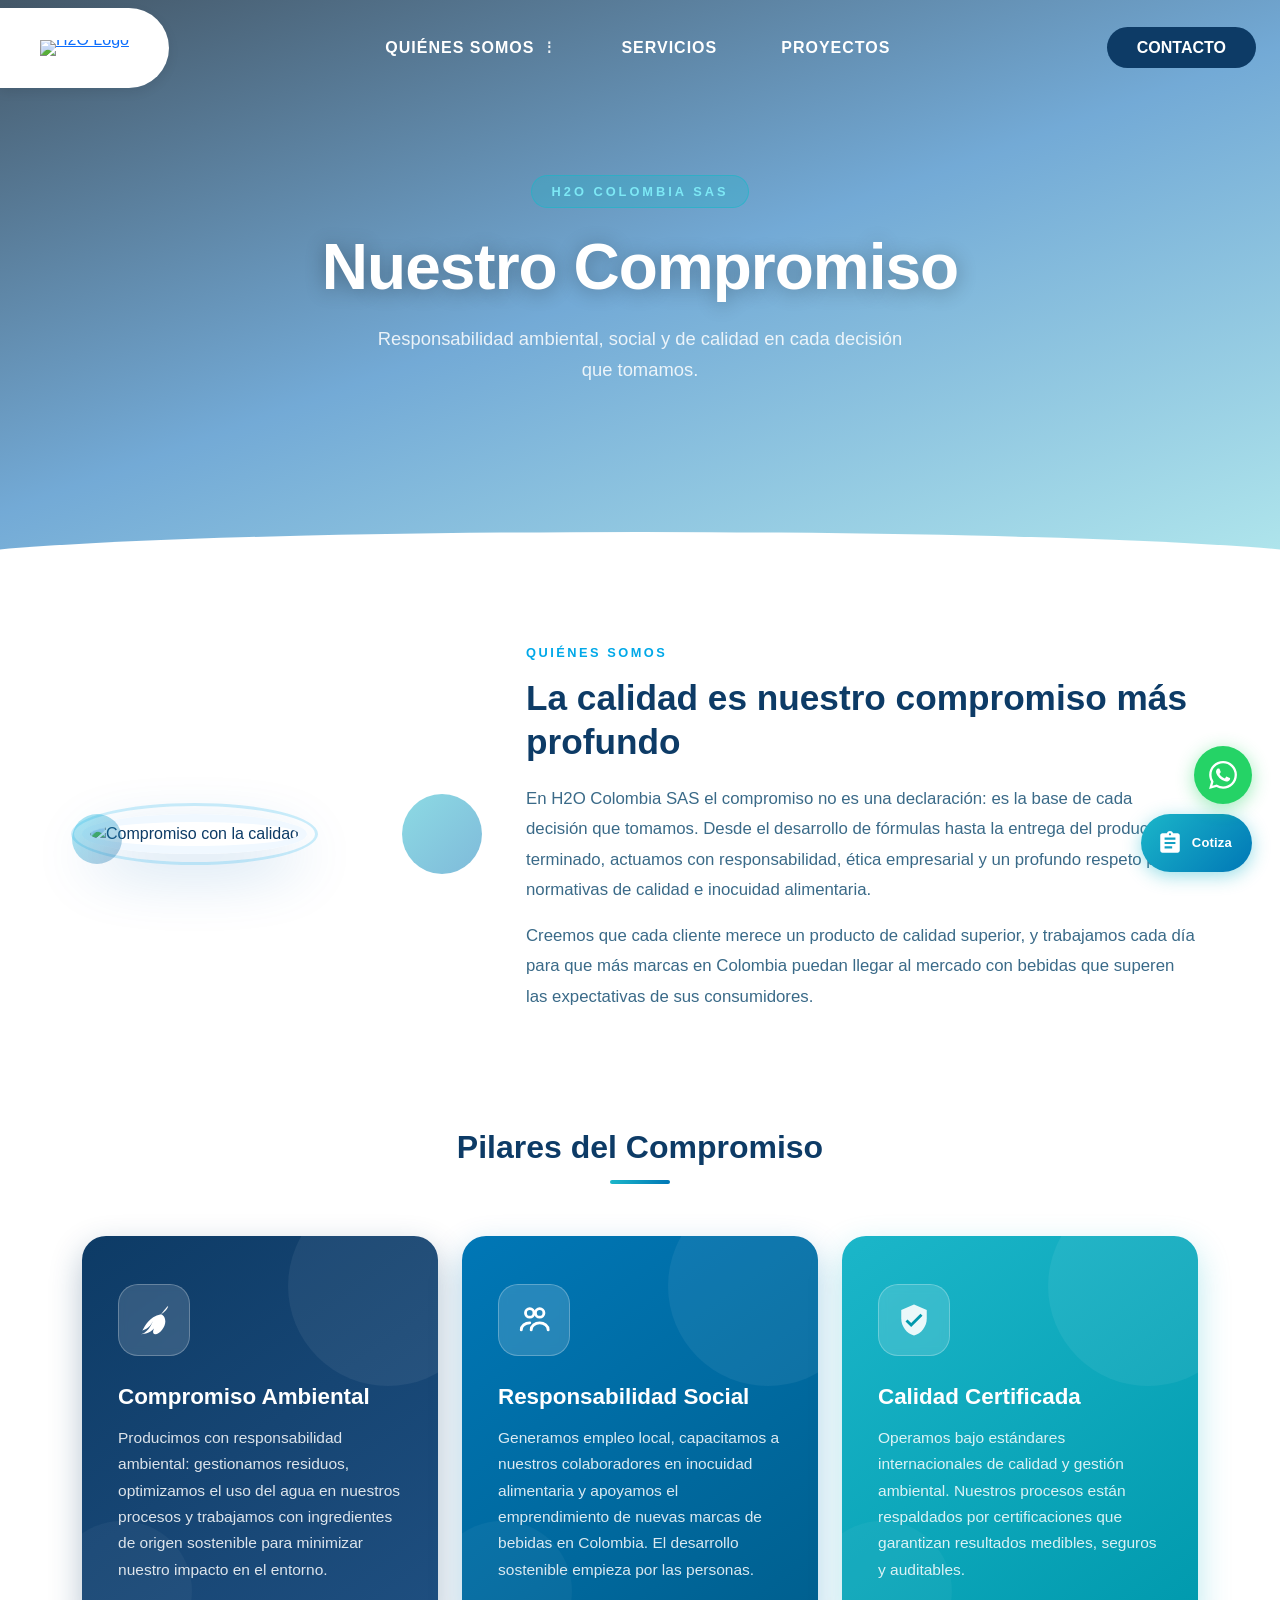
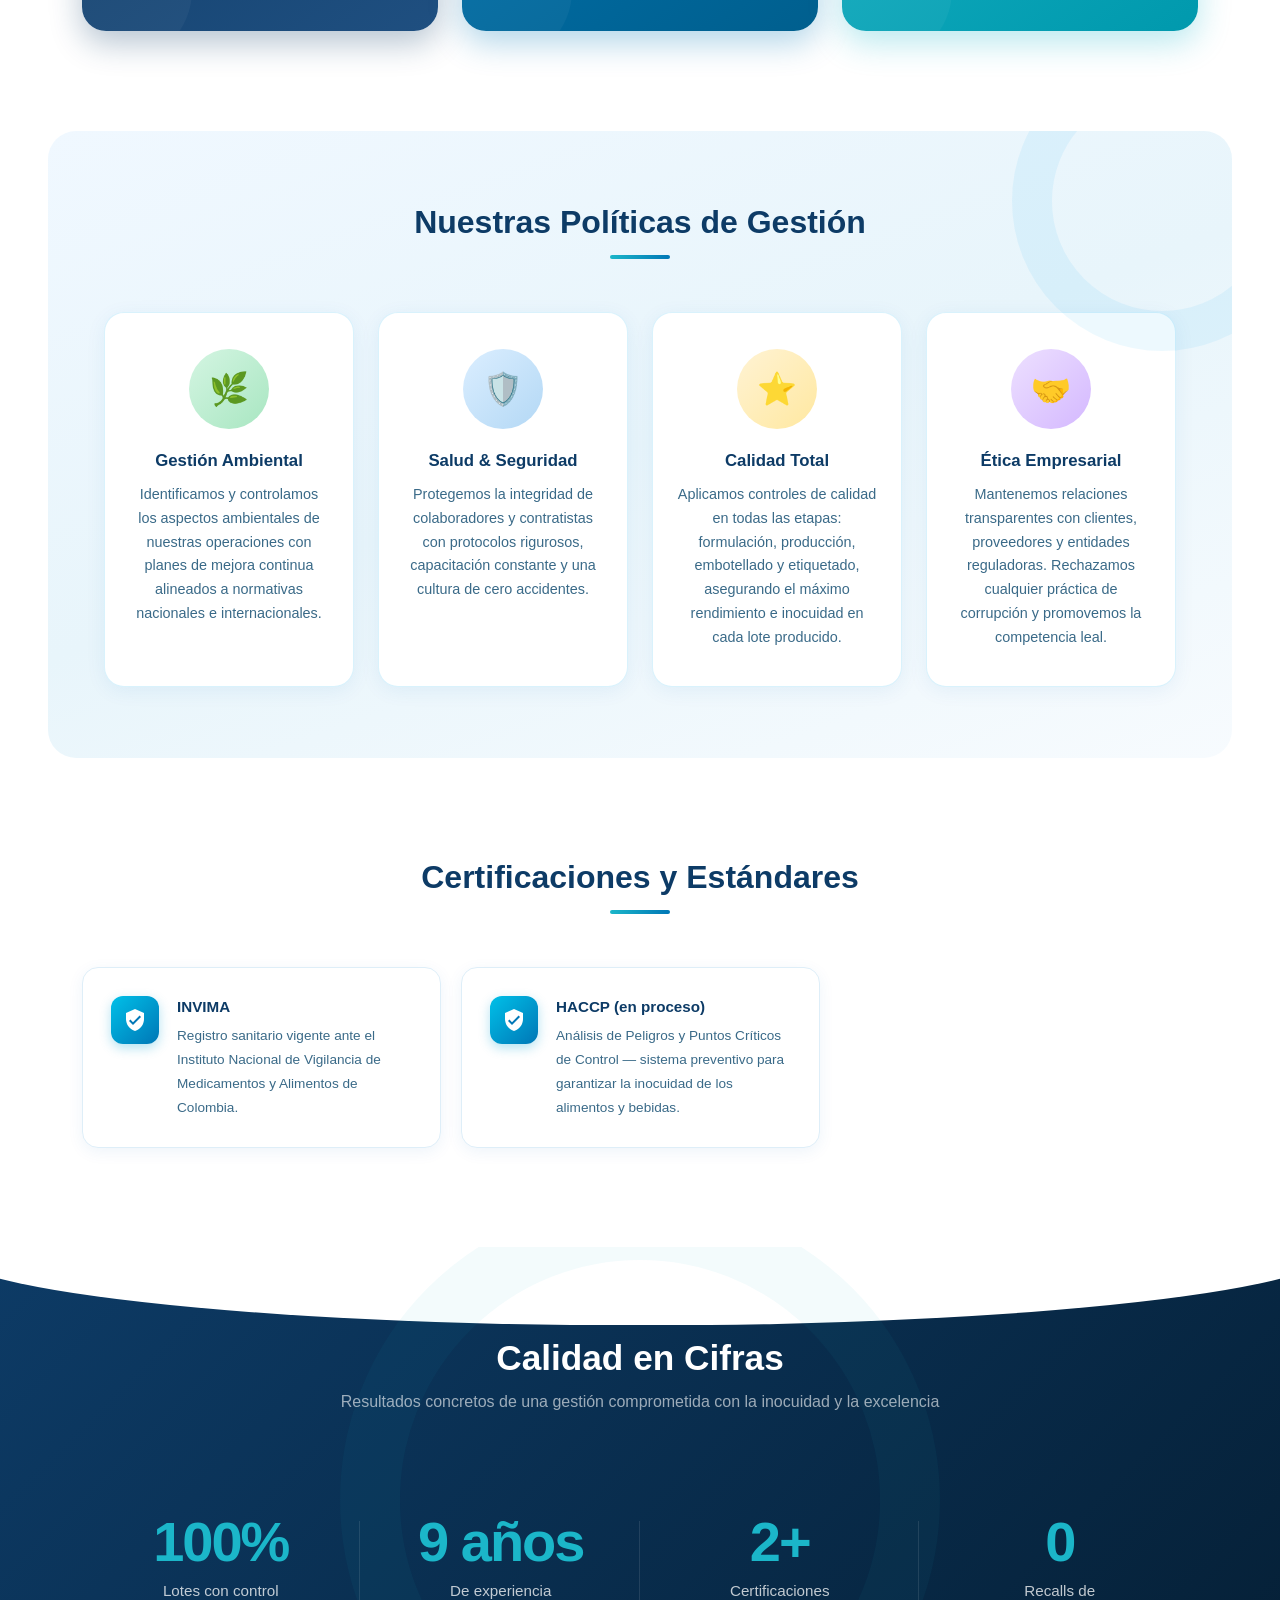
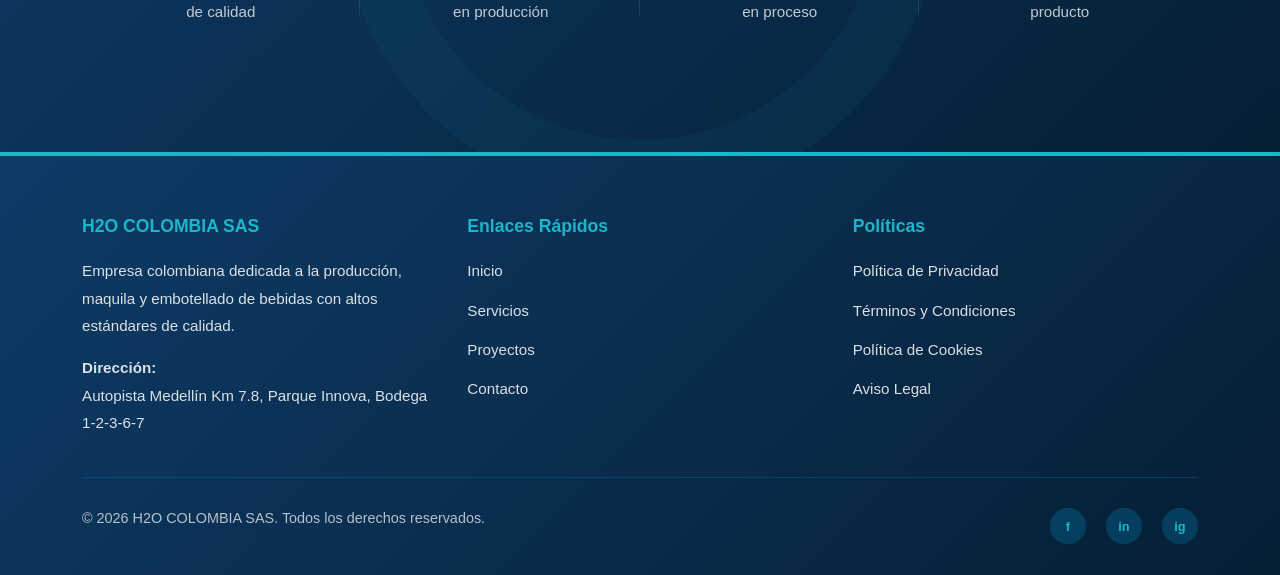
==== compromiso/index.html @ ef4fa3f8 "NuevoFormulario" ====
<!DOCTYPE html>
<html lang="es">
<head>
  <meta charset="UTF-8">
  <meta name="viewport" content="width=device-width, initial-scale=1.0">
  <title>Compromiso - H2O COLOMBIA SAS</title>
  <link href="https://cdn.jsdelivr.net/npm/bootstrap@5.3.2/dist/css/bootstrap.min.css" rel="stylesheet">
  <link rel="icon" type="image/png" href="https://res.cloudinary.com/daib0eknj/image/upload/q_auto/f_auto/v1770840245/Logo_H2O_st7uih.png">
  <link rel="stylesheet" href="/css/style.css">
  <link rel="stylesheet" href="/compromiso/index.css">
</head>
<body>

  <!-- NAVBAR -->
  <nav class="navbar navbar-expand-lg custom-navbar fixed-top">
    <div class="container-fluid px-0">
      <div class="logo-container">
        <a href="/" style="line-height:0;display:block;"><img src="https://res.cloudinary.com/daib0eknj/image/upload/v1770840245/Logo_H2O_st7uih.png" alt="H2O Logo"></a>
      </div>
      <button class="navbar-toggler me-3" type="button" data-bs-toggle="collapse" data-bs-target="#menu">
        <span class="navbar-toggler-icon"></span>
      </button>
      <div class="collapse navbar-collapse justify-content-center" id="menu">
        <ul class="navbar-nav gap-lg-5 text-center">
          <li class="nav-item dropdown-custom">
            <button class="nav-link qs-btn" type="button" aria-expanded="false" aria-haspopup="true">
              QUIÉNES SOMOS <span class="dots">⋮</span>
            </button>
            <div class="qs-menu" role="menu" aria-label="Quiénes somos">
              <a class="qs-item" href="/marco-estrategico/">Marco estratégico</a>
              <a class="qs-item" href="/nuestra-trayectoria/">Nuestra trayectoria</a>
              <a class="qs-item active" href="/compromiso/">Compromiso</a>
            </div>
          </li>
          <li class="nav-item"><a class="nav-link" href="/servicios/">SERVICIOS</a></li>
          <li class="nav-item"><a class="nav-link" href="/proyectos/">PROYECTOS</a></li>
        </ul>
      </div>
      <div class="contact-btn d-none d-lg-block me-4">
        <a href="/contacto/" class="btn-contact">CONTACTO</a>
      </div>
    </div>
  </nav>

<main>

  <!-- ── HERO — texto centrado sobre imagen ── -->
  <section class="page-hero" style="background-image: url('https://images.pexels.com/photos/28806603/pexels-photo-28806603.jpeg?auto=compress&cs=tinysrgb&w=2000');">
    <div class="hero-content">
      <span class="hero-eyebrow">H2O Colombia SAS</span>
      <h1 class="hero-title">Nuestro Compromiso</h1>
      <p class="hero-subtitle">Responsabilidad ambiental, social y de calidad en cada decisión que tomamos.</p>
    </div>
  </section>

  <section class="page-content">
    <div class="container">

      <!-- ── INTRO — imagen circular + texto ── -->
      <div class="intro-split">
        <div class="intro-image-wrap">
          <img src="https://res.cloudinary.com/daib0eknj/image/upload/v1778704934/WhatsApp_Image_2026-05-13_at_2.56.05_PM_hliyvd.jpg" alt="Compromiso con la calidad">
        </div>
        <div class="intro-text">
          <span class="eyebrow">Quiénes somos</span>
          <h2>La calidad es nuestro compromiso más profundo</h2>
          <p>En H2O Colombia SAS el compromiso no es una declaración: es la base de cada decisión que tomamos. Desde el desarrollo de fórmulas hasta la entrega del producto terminado, actuamos con responsabilidad, ética empresarial y un profundo respeto por las normativas de calidad e inocuidad alimentaria.</p>
          <p>Creemos que cada cliente merece un producto de calidad superior, y trabajamos cada día para que más marcas en Colombia puedan llegar al mercado con bebidas que superen las expectativas de sus consumidores.</p>
        </div>
      </div>

      <!-- ── PILARES DEL COMPROMISO ── -->
      <div class="pilares-section">
        <div class="section-header">
          <h2>Pilares del Compromiso</h2>
        </div>
        <div class="pilares-grid">

          <div class="pilar-card pilar-card--1">
            <div class="pilar-icon">
              <svg width="34" height="34" viewBox="0 0 24 24" fill="none">
                <path d="M17 8C8 10 5.9 16.17 3.82 19.34C3.82 19.34 9 18 11 13C11 13 9 20 3 22C3 22 9 22 12 18C12 18 10 22 13 22C16 22 20 17 20 13C20 13 20 9 17 8Z" fill="white"/>
                <path d="M17 8C17 8 22 5 22 2C22 2 19 5 17 8Z" fill="white"/>
              </svg>
            </div>
            <h3>Compromiso Ambiental</h3>
            <p>Producimos con responsabilidad ambiental: gestionamos residuos, optimizamos el uso del agua en nuestros procesos y trabajamos con ingredientes de origen sostenible para minimizar nuestro impacto en el entorno.</p>
          </div>

          <div class="pilar-card pilar-card--2">
            <div class="pilar-icon">
              <svg width="34" height="34" viewBox="0 0 24 24" fill="none">
                <circle cx="9" cy="7" r="3" stroke="white" stroke-width="2" fill="none"/>
                <circle cx="16" cy="7" r="3" stroke="white" stroke-width="2" fill="none"/>
                <path d="M3 19C3 16.24 5.69 14 9 14" stroke="white" stroke-width="2" stroke-linecap="round"/>
                <path d="M10 19C10 16.24 12.69 14 16 14C19.31 14 22 16.24 22 19" stroke="white" stroke-width="2" stroke-linecap="round"/>
              </svg>
            </div>
            <h3>Responsabilidad Social</h3>
            <p>Generamos empleo local, capacitamos a nuestros colaboradores en inocuidad alimentaria y apoyamos el emprendimiento de nuevas marcas de bebidas en Colombia. El desarrollo sostenible empieza por las personas.</p>
          </div>

          <div class="pilar-card pilar-card--3">
            <div class="pilar-icon">
              <svg width="34" height="34" viewBox="0 0 24 24" fill="none">
                <path d="M12 1L3 5V11C3 16.55 6.84 21.74 12 23C17.16 21.74 21 16.55 21 11V5L12 1Z" fill="rgba(255,255,255,0.9)"/>
                <path d="M10 17L6 13L7.41 11.59L10 14.17L16.59 7.58L18 9L10 17Z" fill="#0099ad"/>
              </svg>
            </div>
            <h3>Calidad Certificada</h3>
            <p>Operamos bajo estándares internacionales de calidad y gestión ambiental. Nuestros procesos están respaldados por certificaciones que garantizan resultados medibles, seguros y auditables.</p>
          </div>

        </div>
      </div>

    </div><!-- /container -->

    <!-- ── POLÍTICAS DE GESTIÓN — fondo suave full-section ── -->
    <div class="container-fluid px-4 px-lg-5">
      <div class="politicas-section">
        <div class="section-header">
          <h2>Nuestras Políticas de Gestión</h2>
        </div>
        <div class="politicas-grid">

          <div class="politica-card">
            <div class="politica-icon politica-icon--green">🌿</div>
            <h4>Gestión Ambiental</h4>
            <p>Identificamos y controlamos los aspectos ambientales de nuestras operaciones con planes de mejora continua alineados a normativas nacionales e internacionales.</p>
          </div>

          <div class="politica-card">
            <div class="politica-icon politica-icon--blue">🛡️</div>
            <h4>Salud &amp; Seguridad</h4>
            <p>Protegemos la integridad de colaboradores y contratistas con protocolos rigurosos, capacitación constante y una cultura de cero accidentes.</p>
          </div>

          <div class="politica-card">
            <div class="politica-icon politica-icon--yellow">⭐</div>
            <h4>Calidad Total</h4>
            <p>Aplicamos controles de calidad en todas las etapas: formulación, producción, embotellado y etiquetado, asegurando el máximo rendimiento e inocuidad en cada lote producido.</p>
          </div>

          <div class="politica-card">
            <div class="politica-icon politica-icon--purple">🤝</div>
            <h4>Ética Empresarial</h4>
            <p>Mantenemos relaciones transparentes con clientes, proveedores y entidades reguladoras. Rechazamos cualquier práctica de corrupción y promovemos la competencia leal.</p>
          </div>

        </div>
      </div>
    </div>

    <div class="container">

      <!-- ── CERTIFICACIONES — badge grid ── -->
      <div class="certs-section">
        <div class="section-header">
          <h2>Certificaciones y Estándares</h2>
        </div>
        <div class="certs-grid">
          <div class="cert-badge">
            <div class="cert-badge-icon">
              <svg width="24" height="24" viewBox="0 0 24 24" fill="none">
                <path d="M12 1L3 5V11C3 16.55 6.84 21.74 12 23C17.16 21.74 21 16.55 21 11V5L12 1Z" fill="white"/>
                <path d="M10 17L6 13L7.41 11.59L10 14.17L16.59 7.58L18 9L10 17Z" fill="#0077b6"/>
              </svg>
            </div>
            <div class="cert-badge-text">
              <strong>INVIMA</strong>
              <span>Registro sanitario vigente ante el Instituto Nacional de Vigilancia de Medicamentos y Alimentos de Colombia.</span>
            </div>
          </div>
          <div class="cert-badge">
            <div class="cert-badge-icon">
              <svg width="24" height="24" viewBox="0 0 24 24" fill="none">
                <path d="M12 1L3 5V11C3 16.55 6.84 21.74 12 23C17.16 21.74 21 16.55 21 11V5L12 1Z" fill="white"/>
                <path d="M10 17L6 13L7.41 11.59L10 14.17L16.59 7.58L18 9L10 17Z" fill="#0077b6"/>
              </svg>
            </div>
            <div class="cert-badge-text">
              <strong>HACCP (en proceso)</strong>
              <span>Análisis de Peligros y Puntos Críticos de Control — sistema preventivo para garantizar la inocuidad de los alimentos y bebidas.</span>
            </div>
          </div>

        </div>
      </div>

    </div><!-- /container -->
  </section><!-- /page-content -->

  <!-- ── ESTADÍSTICAS — band oscuro full-width ── -->
  <section class="stats-band">
    <div class="container stats-band-inner">
      <div class="stats-band-header">
        <h2>Calidad en Cifras</h2>
        <p>Resultados concretos de una gestión comprometida con la inocuidad y la excelencia</p>
      </div>
      <div class="stats-grid">
        <div class="stat-item">
          <h4>100%</h4>
          <p>Lotes con control<br>de calidad</p>
        </div>
        <div class="stat-item">
          <h4>9 años</h4>
          <p>De experiencia<br>en producción</p>
        </div>
        <div class="stat-item">
          <h4>2+</h4>
          <p>Certificaciones<br>en proceso</p>
        </div>
        <div class="stat-item">
          <h4>0</h4>
          <p>Recalls de<br>producto</p>
        </div>
      </div>
    </div>
  </section>

</main>

<!-- Footer -->
<footer class="footer">
  <div class="container">
    <div class="footer-content">
      <div class="footer-section">
        <h4>H2O COLOMBIA SAS</h4>
        <p>Empresa colombiana dedicada a la producción, maquila y embotellado de bebidas con altos estándares de calidad.</p>
        <p style="margin-top: 15px;">
          <strong>Dirección:</strong><br>
          Autopista Medellín Km 7.8, Parque Innova, Bodega 1-2-3-6-7
        </p>
      </div>
      <div class="footer-section">
        <h4>Enlaces Rápidos</h4>
        <ul class="footer-links">
          <li><a href="/">Inicio</a></li>
          <li><a href="/servicios/">Servicios</a></li>
          <li><a href="/proyectos/">Proyectos</a></li>
          <li><a href="/contacto/">Contacto</a></li>
        </ul>
      </div>
      <div class="footer-section">
        <h4>Políticas</h4>
        <ul class="footer-links">
          <li><a href="#">Política de Privacidad</a></li>
          <li><a href="#">Términos y Condiciones</a></li>
          <li><a href="#">Política de Cookies</a></li>
          <li><a href="#">Aviso Legal</a></li>
        </ul>
      </div>
    </div>
    <div class="footer-bottom">
      <p class="footer-copyright">© 2026 H2O COLOMBIA SAS. Todos los derechos reservados.</p>
      <div class="footer-social">
        <a href="#" class="social-icon" title="Facebook">f</a>
        <a href="#" class="social-icon" title="LinkedIn">in</a>
        <a href="#" class="social-icon" title="Instagram">ig</a>
      </div>
    </div>
  </div>
</footer>

<script src="https://cdn.jsdelivr.net/npm/bootstrap@5.3.2/dist/js/bootstrap.bundle.min.js"></script>
<script src="/js/scripts.js"></script>
<script>
  window.addEventListener('scroll', function () {
    document.querySelector('.custom-navbar').classList.toggle('scrolled', window.scrollY > 50);
  });
</script>

<!-- Formulario Flotante -->
<a href="https://forms.gle/SutLKqaN5r3mt473A" class="form-float" target="_blank" rel="noopener noreferrer" title="Formulario de Requisición de Fabricación">
  <svg xmlns="http://www.w3.org/2000/svg" viewBox="0 0 24 24" fill="white" width="26" height="26">
    <path d="M19 3h-4.18C14.4 1.84 13.3 1 12 1s-2.4.84-2.82 2H5c-1.1 0-2 .9-2 2v14c0 1.1.9 2 2 2h14c1.1 0 2-.9 2-2V5c0-1.1-.9-2-2-2zm-7 0c.55 0 1 .45 1 1s-.45 1-1 1-1-.45-1-1 .45-1 1-1zm2 14H7v-2h7v2zm3-4H7v-2h10v2zm0-4H7V7h10v2z"/>
  </svg>
  <span class="form-float-text">Cotiza</span>
</a>

<!-- WhatsApp Flotante -->
<a href="https://wa.me/573232251350" class="whatsapp-float" target="_blank" rel="noopener noreferrer" title="Escríbenos por WhatsApp">
  <svg xmlns="http://www.w3.org/2000/svg" viewBox="0 0 24 24" fill="white" width="28" height="28">
    <path d="M17.472 14.382c-.297-.149-1.758-.867-2.03-.967-.273-.099-.471-.148-.67.15-.197.297-.767.966-.94 1.164-.173.199-.347.223-.644.075-.297-.15-1.255-.463-2.39-1.475-.883-.788-1.48-1.761-1.653-2.059-.173-.297-.018-.458.13-.606.134-.133.298-.347.446-.52.149-.174.198-.298.298-.497.099-.198.05-.371-.025-.52-.075-.149-.669-1.612-.916-2.207-.242-.579-.487-.5-.669-.51-.173-.008-.371-.01-.57-.01-.198 0-.52.074-.792.372-.272.297-1.04 1.016-1.04 2.479 0 1.462 1.065 2.875 1.213 3.074.149.198 2.096 3.2 5.077 4.487.709.306 1.262.489 1.694.625.712.227 1.36.195 1.871.118.571-.085 1.758-.719 2.006-1.413.248-.694.248-1.289.173-1.413-.074-.124-.272-.198-.57-.347m-5.421 7.403h-.004a9.87 9.87 0 01-5.031-1.378l-.361-.214-3.741.982.998-3.648-.235-.374a9.86 9.86 0 01-1.51-5.26c.001-5.45 4.436-9.884 9.888-9.884 2.64 0 5.122 1.03 6.988 2.898a9.825 9.825 0 012.893 6.994c-.003 5.45-4.437 9.884-9.885 9.884m8.413-18.297A11.815 11.815 0 0012.05 0C5.495 0 .16 5.335.157 11.892c0 2.096.547 4.142 1.588 5.945L.057 24l6.305-1.654a11.882 11.882 0 005.683 1.448h.005c6.554 0 11.89-5.335 11.893-11.893a11.821 11.821 0 00-3.48-8.413Z"/>
  </svg>
</a>

</body>
</html>
---- css/style.css ----
/* ============================= */
/* 🎨 VARIABLES DE MARCA */
/* ============================= */
:root {
    --primary: #1BB6C9;      /* Turquesa H2O */
    --primary-dark: #0077B6; /* Hover turquesa */
    --secondary: #0D3B66;    /* Azul corporativo */
    --light-bg: #F4F7F9;     /* Fondo claro */
    --white: #FFFFFF;
}


/* ============================= */
/* GENERAL */
/* ============================= */
body {
    margin: 0;
    font-family: 'Inter', sans-serif;
    background-color: var(--white);
    color: var(--secondary);
}

h1, h2, h3, .nav-link, .qs-btn {
    font-family: 'Poppins', sans-serif;
}

/* ============================= */
/* NAVBAR */
/* ============================= */
.custom-navbar {
    background: transparent;
    transition: 0.4s ease;
}

.custom-navbar.scrolled {
    background: rgba(13, 59, 102, 0.95); /* Azul corporativo */
}

.navbar-toggler {
    border-color: rgba(255, 255, 255, 0.8);
}

.navbar-toggler-icon {
    background-image: url("data:image/svg+xml;charset=utf8,%3Csvg viewBox='0 0 30 30' xmlns='http://www.w3.org/2000/svg'%3E%3Cpath stroke='rgba(255,255,255,1)' stroke-width='2' stroke-linecap='round' stroke-miterlimit='10' d='M4 7h22M4 15h22M4 23h22'/%3E%3C/svg%3E");
}

@media (max-width: 991.98px) {
    /* Fondo solo cuando el menú está abierto */
    .custom-navbar:has(.navbar-collapse.show) {
        background: rgba(13, 59, 102, 0.95);
    }

    /* Contenido del menú desplegable siempre oscuro al mostrarse */
    .navbar-collapse.show {
        background: rgba(13, 59, 102, 0.95);
    }

    /* Links equitativos en móvil */
    .nav-link,
    .qs-btn {
        font-size: 0.82rem !important;
        letter-spacing: 0.5px;
        padding: 0.6rem 1rem !important;
        height: auto;
        line-height: 1.5;
        text-align: center;
        justify-content: center;
    }

    .qs-item {
        font-size: 0.82rem;
        padding: 10px 18px;
    }
}

/* ============================= */
/* LOGO cápsula */
/* ============================= */
.logo-container {
    background: var(--white);
    padding: 12px 40px;
    border-radius: 0 70px 70px 0;
    display: flex;
    align-items: center;
    height: 80px;
    box-shadow: 0 4px 12px rgba(0,0,0,0.08);
}

.logo-container img {
    height: 50px;
}

/* ============================= */
/* LINKS */
/* ============================= */
.nav-link {
    color: var(--white) !important;
    font-weight: 600;
    letter-spacing: 1px;
    transition: 0.3s;
    position: relative;
}

/* Línea animada debajo */
.nav-link::after {
    content: "";
    position: absolute;
    width: 0%;
    height: 2px;
    left: 0;
    bottom: -5px;
    background-color: var(--primary);
    transition: 0.3s;
}

.nav-link:hover::after {
    width: 100%;
}

.nav-link:hover {
    color: var(--primary) !important;
}

/* ============================= */
/* QUIÉNES SOMOS - Dropdown */
/* ============================= */
.dropdown-custom {
    position: relative;
}

.qs-btn {
    background: transparent;
    border: none;
    color: var(--white);
    font-weight: 600;
    letter-spacing: 1px;
    cursor: pointer;
    padding: 0.25rem 0.5rem;
    display: inline-flex;
    align-items: center;
    gap: 0.5rem;
    /* Ajuste para igualar altura y padding de .nav-link */
    padding: 0.5rem 1rem;
    height: 40px;
    font-size: 1rem;
    line-height: 1.5;
    vertical-align: middle;
}

.qs-btn:focus {
    outline: none;
}

.dots {
    font-size: 0.9rem;
    opacity: 0.9;
}

.qs-menu {
    position: absolute;
    top: calc(100% + 10px);
    left: 0;
    min-width: 220px;
    background: linear-gradient(180deg,var(--primary),var(--primary-dark));
    border-radius: 12px;
    padding: 12px 0;
    box-shadow: 0 6px 18px rgba(0,0,0,0.25);
    display: none;
    z-index: 1200;
}

.qs-menu.show {
    display: block;
}

.qs-item {
    display: block;
    color: var(--white);
    padding: 12px 22px;
    text-decoration: none;
    font-weight: 600;
}



.qs-item + .qs-item {
    border-top: 1px solid rgba(255,255,255,0.08);
}

.qs-item:hover {
    background: rgba(0,0,0,0.15);
}

.qs-item:active, 
.qs-item.active {
    background: var(--secondary);
    border-radius: 8px;
}

/* ============================= */
/* BOTÓN CONTACTO */
/* ============================= */
.btn-contact {
    background-color: var(--secondary);
    color: var(--white);
    padding: 12px 30px;
    font-weight: 600;
    text-decoration: none;
    border-radius: 30px;
    transition: background-color 0.3s, transform 0.3s ease, box-shadow 0.3s ease;
    position: relative;
    overflow: hidden;
}

.btn-contact:hover {
    background-color: var(--primary);
    color: var(--white);
    transform: translateY(-3px);
    box-shadow: 0 10px 26px rgba(27, 182, 201, 0.35);
}

/* ============================= */
/* HERO */
/* ============================= */
.hero-section {
    position: relative;
    height: 100vh;
    background-color: #000;
    overflow: hidden;
}

.carousel,
.carousel-inner,
.carousel-item {
    height: 100vh;
}

.hero-img {
    height: 100vh;
    object-fit: cover;
    display: block;
    filter: brightness(0.65);
}

/* Caption por slide */
.hero-caption {
    position: absolute;
    bottom: 0;
    left: 0;
    width: 100%;
    padding: 60px 6% 60px;
    background: linear-gradient(to top, rgba(5,20,40,0.80) 0%, rgba(5,20,40,0.30) 70%, transparent 100%);
    z-index: 5;
    color: #fff;
}

.hero-caption .hero-tag {
    display: inline-block;
    background: var(--primary);
    color: #fff;
    font-size: 0.72rem;
    font-weight: 700;
    letter-spacing: 2px;
    text-transform: uppercase;
    padding: 4px 14px;
    border-radius: 20px;
    margin-bottom: 14px;
}

.hero-caption h1 {
    font-size: 2.2rem;
    font-weight: 700;
    line-height: 1.2;
    max-width: 560px;
    margin-bottom: 12px;
    text-shadow: 0 2px 8px rgba(0,0,0,0.3);
}

.hero-caption p {
    font-size: 1rem;
    max-width: 460px;
    opacity: 0.9;
    margin-bottom: 22px;
    line-height: 1.6;
}

/* ============================= */
/* FOOTER */
/* ============================= */
.footer {
    background: linear-gradient(135deg, #0d3b66 0%, #051f35 100%);
    color: white;
    padding: 60px 0 30px;
    border-top: 4px solid var(--primary);
}

.footer-content {
    display: grid;
    grid-template-columns: repeat(3, 1fr);
    gap: 40px;
    margin-bottom: 40px;
}

.footer-section h4 {
    color: var(--primary);
    font-size: 1.1rem;
    margin-bottom: 20px;
    font-weight: 700;
}

.footer-section p,
.footer-section a {
    color: rgba(255,255,255,0.85);
    font-size: 0.95rem;
    line-height: 1.8;
    margin: 0;
}

.footer-section a {
    text-decoration: none;
    transition: all 0.3s ease;
    display: inline-block;
}

.footer-section a:hover {
    color: var(--primary);
    padding-left: 4px;
}

.footer-links {
    list-style: none;
    padding: 0;
    margin: 0;
}

.footer-links li {
    margin-bottom: 12px;
}

.footer-bottom {
    border-top: 1px solid rgba(0,168,232,0.2);
    padding-top: 30px;
    display: flex;
    justify-content: space-between;
    align-items: center;
    flex-wrap: wrap;
    gap: 20px;
}

.footer-copyright {
    color: rgba(255,255,255,0.7);
    font-size: 0.9rem;
}

.footer-social {
    display: flex;
    gap: 20px;
}

.social-icon {
    width: 36px;
    height: 36px;
    background: rgba(0,168,232,0.2);
    border-radius: 50%;
    display: flex;
    align-items: center;
    justify-content: center;
    color: var(--primary);
    text-decoration: none;
    transition: all 0.3s ease;
    font-size: 0.8rem;
    font-weight: bold;
}

.social-icon:hover {
    background: var(--primary);
    color: white;
    transform: translateY(-2px);
}

/* ============================= */
/* BOTÓN HERO */
/* ============================= */
.btn-h2o {
    background-color: var(--primary);
    color: var(--white);
    padding: 12px 35px;
    border-radius: 30px;
    font-weight: 600;
    transition: background-color 0.3s, transform 0.3s ease, box-shadow 0.3s ease;
    position: relative;
    overflow: hidden;
}

.btn-h2o::after {
    content: '';
    position: absolute;
    top: 0; left: -75%;
    width: 50%; height: 100%;
    background: linear-gradient(120deg, transparent, rgba(255,255,255,0.30), transparent);
    transform: skewX(-20deg);
    transition: left 0.6s ease;
    pointer-events: none;
}

.btn-h2o:hover {
    background-color: var(--primary-dark);
    color: var(--white);
    transform: translateY(-3px);
    box-shadow: 0 10px 26px rgba(27, 182, 201, 0.45);
}

.btn-h2o:hover::after { left: 140%; }

/* ============================= */
/* RESPONSIVE */
/* ============================= */
@media (max-width: 992px) {

    .logo-container {
        padding: 10px 20px;
        height: 70px;
        border-radius: 0 50px 50px 0;
    }

    .logo-container img {
        height: 40px;
    }

    .contact-btn {
        display: none;
    }

    .hero-caption h1 {
        font-size: 1.5rem;
    }

    .hero-caption p {
        font-size: 0.9rem;
    }

    .hero-caption {
        padding: 40px 5% 40px;
    }
}

/* Footer responsive */
@media (max-width: 992px) {
    .footer-content {
        grid-template-columns: repeat(2, 1fr);
    }
}
@media (max-width: 768px) {
    .footer-content {
        grid-template-columns: 1fr;
        gap: 30px;
    }
    .footer-bottom {
        flex-direction: column;
        align-items: center;
        text-align: center;
    }
}

/* ============================= */
/* PRODUCTOS - CARDS Y CARRUSEL */
/* ============================= */
.product-card {
    border: none;
    border-radius: 12px;
    overflow: hidden;
    box-shadow: 0 6px 18px rgba(13,59,102,0.05);
    transition: transform 0.12s ease, box-shadow 0.12s ease;
    margin-bottom: 14px;
    background: white;
}
.product-card:hover {
    transform: translateY(-3px);
    box-shadow: 0 10px 22px rgba(13,59,102,0.07);
}

/* Product carousel image: contain to avoid cropping, balanced height */
.product-carousel .carousel-item {
    display: flex;
    align-items: center;
    justify-content: center;
    background: #fff;
}
.product-carousel .carousel-item img {
    width: auto;
    max-width: 100%;
    height: 220px; /* larger product image to improve balance */
    object-fit: contain;
    display: block;
}

/* Layout: logo left, product right (balanced) */
.product-card .row {
    align-items: center;
}

/* Ensure product carousels don't inherit full-page carousel height */
.product-carousel,
.product-carousel .carousel-inner,
.product-carousel .carousel-item {
    height: auto !important;
}

.product-logo {
    display: flex;
    align-items: center;
    justify-content: center;
    padding: 12px 8px;
    background: linear-gradient(180deg, rgba(255,255,255,1), rgba(245,248,250,1));
    min-height: 240px;
}
.product-logo img {
    width: auto;
    max-width: 95%; /* leave space so logo doesn't get cut off */
    height: 160px; /* smaller so landscape logos fit without cropping */
    object-fit: contain;
}

.product-info {
    position: relative;
    padding: 0;
}

/* Badges: display below carousel instead of overlay */
.carousel-badges {
    display: flex;
    gap: 8px;
    align-items: center;
    margin: 8px 0 6px 0; /* place below carousel */
    justify-content: flex-start;
}
.carousel-badge {
    background: rgba(0,0,0,0.56);
    color: #fff;
    padding: 6px 10px;
    border-radius: 6px;
    font-size: 0.78rem;
    font-weight: 700;
}

/* Reserve space so cards align nicely */
.product-info .product-carousel {
    min-height: 240px; /* reserve more space for larger images */
}

.product-carousel .carousel-inner {
    border-left: none;
}

.product-body {
    padding: 8px 10px 12px 10px;
}

.product-title {
    font-weight: 700;
    color: var(--secondary);
    margin-bottom: 4px;
    font-size: 1rem;
}
.product-desc {
    font-size: 0.88rem;
    color: rgba(13,59,102,0.75);
    margin-bottom: 6px;
}
.badge-flavor {
    background: var(--primary);
    color: white;
    font-weight: 600;
    border-radius: 999px;
    padding: 4px 10px;
    font-size: 0.8rem;
}

@media (max-width: 576px) {
    .product-carousel .carousel-item img {
        height: 160px;
    }
}

/* ============================= */
/* WHATSAPP FLOTANTE */
/* ============================= */
.whatsapp-float {
    position: fixed;
    bottom: 96px;
    right: 28px;
    width: 58px;
    height: 58px;
    background-color: #25D366;
    border-radius: 50%;
    display: flex;
    align-items: center;
    justify-content: center;
    box-shadow: 0 4px 18px rgba(37, 211, 102, 0.45);
    z-index: 9999;
    transition: transform 0.2s ease, box-shadow 0.2s ease;
    text-decoration: none;
}

.whatsapp-float:hover {
    transform: scale(1.12);
    box-shadow: 0 6px 24px rgba(37, 211, 102, 0.6);
}

/* ============================= */
/* FORMULARIO FLOTANTE           */
/* ============================= */
.form-float {
    position: fixed;
    bottom: 28px;
    right: 28px;
    background: linear-gradient(135deg, #1BB6C9 0%, #0077B6 100%);
    border-radius: 50px;
    display: flex;
    align-items: center;
    justify-content: flex-start;
    height: 58px;
    width: auto;
    padding: 0 20px 0 16px;
    white-space: nowrap;
    box-shadow: 0 4px 18px rgba(27, 182, 201, 0.45);
    z-index: 9999;
    transition: box-shadow 0.2s ease, transform 0.2s ease;
    text-decoration: none;
    color: #fff;
}

.form-float svg {
    flex-shrink: 0;
}

.form-float-text {
    font-family: 'Poppins', sans-serif;
    font-size: 13px;
    font-weight: 600;
    white-space: nowrap;
    letter-spacing: 0.2px;
    margin-left: 9px;
    opacity: 1;
}

.form-float:hover {
    box-shadow: 0 6px 24px rgba(27, 182, 201, 0.6);
    transform: scale(1.04);
    color: #fff;
    text-decoration: none;
}


/* ========================================= */
/* SCROLL REVEAL — animaciones de entrada    */
/* ========================================= */

.reveal {
    opacity: 0;
    transform: translateY(56px);
    transition: opacity 1.0s cubic-bezier(0.22, 0.61, 0.36, 1),
                transform 1.0s cubic-bezier(0.22, 0.61, 0.36, 1);
    will-change: opacity, transform;
}

.reveal.reveal-left  { transform: translateX(-64px); }
.reveal.reveal-right { transform: translateX(64px);  }
.reveal.reveal-scale { transform: scale(0.88) translateY(28px); }

.reveal.visible {
    opacity: 1;
    transform: none;
}

/* ── Hover en estadísticas (aplica a todas las páginas) ── */
.stat-item {
    cursor: default;
    transition: transform 0.3s ease;
}
.stat-item:hover { transform: translateY(-8px); }
.stat-item h4 { transition: color 0.3s ease, text-shadow 0.3s ease; }
.stat-item:hover h4 {
    color: var(--primary);
    text-shadow: 0 0 18px rgba(27, 182, 201, 0.35);
}

/* En móvil, las variantes laterales se convierten en slide-up */
@media (max-width: 991px) {
    .reveal.reveal-left,
    .reveal.reveal-right {
        transform: translateY(36px);
    }
}

/* Respeta preferencia del usuario por menos movimiento */
@media (prefers-reduced-motion: reduce) {
    .reveal {
        transition: opacity 0.35s ease;
        transform: none !important;
    }
}
---- compromiso/index.css ----
/* ============================================
   Compromiso — H2O Colombia SAS
   Diseño visual · Fondos dramáticos · Impacto
   ============================================ */

/* ---------- Navbar scroll ---------- */
.custom-navbar.scrolled {
    background: rgba(13, 59, 102, 0.95);
}

/* ============================================
   HERO — centrado, texto directo sobre imagen
   ============================================ */
.page-hero {
    position: relative;
    height: 560px;
    background-size: cover;
    background-position: center;
    display: flex;
    align-items: center;
    justify-content: center;
    overflow: hidden;
    text-align: center;
}

.page-hero::before {
    content: '';
    position: absolute;
    inset: 0;
    background: linear-gradient(160deg,
        rgba(5, 31, 53, 0.75) 0%,
        rgba(0, 100, 180, 0.55) 50%,
        rgba(27, 182, 201, 0.35) 100%);
    z-index: 1;
}

/* Ola decorativa en la parte inferior */
.page-hero::after {
    content: '';
    position: absolute;
    bottom: -2px; left: 0; right: 0;
    height: 30px;
    background: #ffffff;
    clip-path: ellipse(55% 100% at 50% 100%);
    z-index: 2;
}

.page-hero .hero-content {
    position: relative;
    z-index: 3;
    color: white;
    max-width: 700px;
    padding: 0 24px;
}

.page-hero .hero-eyebrow {
    display: inline-block;
    background: rgba(27,182,201,0.3);
    border: 1px solid rgba(27,182,201,0.6);
    color: #7de8f5;
    font-size: 0.8rem;
    font-weight: 600;
    letter-spacing: 3px;
    text-transform: uppercase;
    padding: 6px 20px;
    border-radius: 30px;
    margin-bottom: 24px;
}

.page-hero .hero-title {
    font-size: 4rem;
    font-weight: 800;
    line-height: 1.1;
    letter-spacing: -1px;
    margin-bottom: 20px;
    text-shadow: 0 2px 20px rgba(0,0,0,0.3);
}

.page-hero .hero-subtitle {
    font-size: 1.15rem;
    color: rgba(255,255,255,0.85);
    line-height: 1.7;
    max-width: 540px;
    margin: 0 auto;
}

/* ============================================
   CONTENIDO GENERAL
   ============================================ */
.page-content {
    padding: 80px 0 0;
    background: #ffffff;
}

/* ============================================
   INTRO — dos columnas: imagen circular + texto
   ============================================ */
.intro-split {
    display: grid;
    grid-template-columns: 380px 1fr;
    gap: 64px;
    align-items: center;
    margin-bottom: 100px;
}

.intro-image-wrap {
    position: relative;
    flex-shrink: 0;
}

.intro-image-wrap img {
    width: 100%;
    aspect-ratio: 1;
    object-fit: cover;
    border-radius: 50%;
    box-shadow: 0 20px 60px rgba(0, 100, 180, 0.2);
    border: 8px solid #f0f8ff;
    outline: 3px solid rgba(0,168,232,0.2);
    outline-offset: 8px;
}

/* Burbuja decorativa sobre la imagen */
.intro-image-wrap::before {
    content: '';
    position: absolute;
    top: -20px; right: -20px;
    width: 80px; height: 80px;
    border-radius: 50%;
    background: linear-gradient(135deg, #1BB6C9, #0077b6);
    opacity: 0.5;
}

.intro-image-wrap::after {
    content: '';
    position: absolute;
    bottom: -10px; left: -10px;
    width: 50px; height: 50px;
    border-radius: 50%;
    background: linear-gradient(135deg, #00c0e8, #1f66a3);
    opacity: 0.35;
}

.intro-text .eyebrow {
    display: inline-block;
    color: #00a8e8;
    font-size: 0.8rem;
    font-weight: 700;
    letter-spacing: 2.5px;
    text-transform: uppercase;
    margin-bottom: 14px;
}

.intro-text h2 {
    color: #0d3b66;
    font-size: 2.2rem;
    font-weight: 800;
    line-height: 1.25;
    margin-bottom: 20px;
}

.intro-text p {
    color: #3a6a88;
    font-size: 1.05rem;
    line-height: 1.8;
    margin-bottom: 16px;
}

/* ============================================
   PILARES — tarjetas de color sólido / gradiente
   ============================================ */
.pilares-section {
    margin-bottom: 100px;
}

.section-header {
    text-align: center;
    margin-bottom: 52px;
}

.section-header h2 {
    font-size: 2rem;
    font-weight: 800;
    color: #0d3b66;
    margin-bottom: 0;
}

.section-header::after {
    content: '';
    display: block;
    width: 60px;
    height: 4px;
    margin: 14px auto 0;
    border-radius: 2px;
    background: linear-gradient(90deg, #1BB6C9, #0077b6);
}

.pilares-grid {
    display: grid;
    grid-template-columns: repeat(3, 1fr);
    gap: 24px;
}

.pilar-card {
    border-radius: 24px;
    padding: 48px 36px;
    color: white;
    position: relative;
    overflow: hidden;
    transition: transform 0.3s ease, box-shadow 0.3s ease;
    display: flex;
    flex-direction: column;
    align-items: flex-start;
}

.pilar-card:hover {
    transform: translateY(-8px);
    box-shadow: 0 24px 48px rgba(0,0,0,0.18);
}

.pilar-card--1 {
    background: linear-gradient(145deg, #0d3b66 0%, #1f4f80 100%);
    box-shadow: 0 12px 32px rgba(13, 59, 102, 0.3);
}

.pilar-card--2 {
    background: linear-gradient(145deg, #0077b6 0%, #005f8e 100%);
    box-shadow: 0 12px 32px rgba(0, 119, 182, 0.3);
}

.pilar-card--3 {
    background: linear-gradient(145deg, #1BB6C9 0%, #0099ad 100%);
    box-shadow: 0 12px 32px rgba(27, 182, 201, 0.3);
}

/* Forma decorativa de fondo */
.pilar-card::before {
    content: '';
    position: absolute;
    top: -50px; right: -50px;
    width: 200px; height: 200px;
    border-radius: 50%;
    background: rgba(255,255,255,0.06);
    pointer-events: none;
}

.pilar-card::after {
    content: '';
    position: absolute;
    bottom: -30px; left: -30px;
    width: 140px; height: 140px;
    border-radius: 50%;
    background: rgba(255,255,255,0.04);
    pointer-events: none;
}

.pilar-icon {
    width: 72px;
    height: 72px;
    border-radius: 20px;
    background: rgba(255,255,255,0.15);
    border: 1px solid rgba(255,255,255,0.25);
    display: flex;
    align-items: center;
    justify-content: center;
    margin-bottom: 28px;
    backdrop-filter: blur(4px);
    transition: transform 0.4s cubic-bezier(0.34, 1.56, 0.64, 1),
                background 0.3s ease;
}

.pilar-card:hover .pilar-icon {
    transform: scale(1.14) rotate(-5deg);
    background: rgba(255,255,255,0.28);
}

.pilar-card h3 {
    font-size: 1.4rem;
    font-weight: 700;
    margin-bottom: 14px;
    color: white;
}

.pilar-card p {
    color: rgba(255,255,255,0.85);
    line-height: 1.7;
    font-size: 0.97rem;
    margin: 0;
}

/* ============================================
   POLÍTICAS — cards con icono grande centrado
   ============================================ */
.politicas-section {
    background: linear-gradient(160deg, #f0f8ff 0%, #e8f5fb 50%, #f7fbfe 100%);
    border-radius: 28px;
    padding: 72px 56px;
    margin-bottom: 100px;
    position: relative;
    overflow: hidden;
}

.politicas-section::after {
    content: '';
    position: absolute;
    top: -80px; right: -80px;
    width: 300px; height: 300px;
    border-radius: 50%;
    border: 40px solid rgba(0,168,232,0.07);
    pointer-events: none;
}

.politicas-grid {
    display: grid;
    grid-template-columns: repeat(4, 1fr);
    gap: 24px;
}

.politica-card {
    background: white;
    border-radius: 20px;
    padding: 36px 24px;
    text-align: center;
    border: 1px solid rgba(0,168,232,0.15);
    box-shadow: 0 4px 20px rgba(0,100,180,0.07);
    transition: all 0.3s ease;
    position: relative;
}

.politica-card:hover {
    transform: translateY(-6px);
    box-shadow: 0 16px 36px rgba(0,100,180,0.14);
    border-color: rgba(27, 182, 201, 0.35);
}

.politica-icon {
    width: 80px;
    height: 80px;
    border-radius: 50%;
    display: flex;
    align-items: center;
    justify-content: center;
    margin: 0 auto 22px;
    font-size: 2rem;
    position: relative;
    transition: transform 0.4s cubic-bezier(0.34, 1.56, 0.64, 1);
}

.politica-card:hover .politica-icon {
    transform: scale(1.16) rotate(-6deg);
}

.politica-icon--green  { background: linear-gradient(135deg, #d4f5e2, #a8e6c1); }
.politica-icon--blue   { background: linear-gradient(135deg, #dbeeff, #b3d8f5); }
.politica-icon--yellow { background: linear-gradient(135deg, #fff3d4, #ffe8a0); }
.politica-icon--purple { background: linear-gradient(135deg, #ede0ff, #d4b8ff); }

.politica-card h4 {
    color: #0d3b66;
    font-size: 1.05rem;
    font-weight: 700;
    margin-bottom: 12px;
}

.politica-card p {
    color: #3a6a88;
    font-size: 0.9rem;
    line-height: 1.65;
    margin: 0;
}

/* ============================================
   CERTIFICACIONES — badges en grid
   ============================================ */
.certs-section {
    margin-bottom: 0;
    padding-bottom: 100px;
}

.certs-grid {
    display: grid;
    grid-template-columns: repeat(3, 1fr);
    gap: 20px;
}

.cert-badge {
    background: white;
    border: 1px solid #deeef8;
    border-radius: 16px;
    padding: 28px 28px;
    display: flex;
    align-items: flex-start;
    gap: 18px;
    box-shadow: 0 4px 16px rgba(0,100,180,0.07);
    transition: all 0.3s ease;
}

.cert-badge:hover {
    transform: translateY(-4px);
    box-shadow: 0 12px 28px rgba(0,100,180,0.13);
    border-color: rgba(0,168,232,0.4);
}

.cert-badge-icon {
    width: 48px;
    height: 48px;
    border-radius: 12px;
    background: linear-gradient(135deg, #00c0e8, #0077b6);
    display: flex;
    align-items: center;
    justify-content: center;
    flex-shrink: 0;
    box-shadow: 0 4px 12px rgba(0,160,210,0.3);
    transition: transform 0.4s cubic-bezier(0.34, 1.56, 0.64, 1),
                box-shadow 0.3s ease;
}

.cert-badge:hover .cert-badge-icon {
    transform: scale(1.15) rotate(-6deg);
    box-shadow: 0 10px 24px rgba(0,160,210,0.5);
}

.cert-badge-text strong {
    display: block;
    color: #0d3b66;
    font-size: 0.95rem;
    font-weight: 700;
    margin-bottom: 4px;
}

.cert-badge-text span {
    color: #3a6a88;
    font-size: 0.85rem;
    line-height: 1.5;
}

/* ============================================
   STATS BAND — fondo oscuro full-width
   ============================================ */
.stats-band {
    background: linear-gradient(135deg, #0d3b66 0%, #051f35 100%);
    padding: 90px 0;
    position: relative;
    overflow: hidden;
    margin-top: 0;
}

/* Ola superior */
.stats-band::before {
    content: '';
    position: absolute;
    top: -2px; left: 0; right: 0;
    height: 80px;
    background: #ffffff;
    clip-path: ellipse(55% 100% at 50% 0%);
}

/* Círculos decorativos de fondo */
.stats-band::after {
    content: '';
    position: absolute;
    top: 50%; left: 50%;
    transform: translate(-50%, -50%);
    width: 600px; height: 600px;
    border-radius: 50%;
    border: 60px solid rgba(27,182,201,0.05);
    pointer-events: none;
}

.stats-band-inner {
    position: relative;
    z-index: 1;
}

.stats-band-header {
    text-align: center;
    margin-bottom: 60px;
}

.stats-band-header h2 {
    font-size: 2.2rem;
    font-weight: 800;
    color: white;
    margin-bottom: 10px;
}

.stats-band-header p {
    color: rgba(255,255,255,0.6);
    font-size: 1rem;
}

.stats-grid {
    display: grid;
    grid-template-columns: repeat(4, 1fr);
    gap: 2px;
}

.stat-item {
    text-align: center;
    padding: 40px 24px;
    position: relative;
}

/* Separador vertical entre stats */
.stat-item:not(:last-child)::after {
    content: '';
    position: absolute;
    right: 0; top: 25%; bottom: 25%;
    width: 1px;
    background: rgba(255,255,255,0.1);
}

.stat-item h4 {
    font-size: 3.5rem;
    font-weight: 800;
    color: #1BB6C9;
    margin: 0 0 10px;
    line-height: 1;
    letter-spacing: -2px;
}

.stat-item p {
    color: rgba(255,255,255,0.75);
    margin: 0;
    font-size: 0.95rem;
    font-weight: 500;
    line-height: 1.4;
}


/* ---------- Responsive ---------- */
@media (max-width: 1100px) {
    .certs-grid { grid-template-columns: repeat(2, 1fr); }
}

/* ── Tablet grande (≤992px) ── */
@media (max-width: 992px) {
    .page-hero { height: 420px; }
    .page-hero .hero-title { font-size: 2.8rem; }

    .intro-split { grid-template-columns: 1fr; gap: 40px; margin-bottom: 60px; }
    .intro-image-wrap { max-width: 320px; margin: 0 auto; }

    .pilares-grid { grid-template-columns: 1fr; }
    .pilares-section { margin-bottom: 60px; }

    .politicas-grid { grid-template-columns: repeat(2, 1fr); }
    .politicas-section { padding: 50px 30px; margin-bottom: 60px; }

    .certs-grid { grid-template-columns: 1fr; }
    .certs-section { padding-bottom: 60px; }

    /* Stats */
    .stats-band { padding: 90px 0 70px; }
    .stats-band::before { height: 60px; }
    .stats-band-header { margin-bottom: 40px; }
    .stats-band-header h2 { font-size: 2rem; }
    .stats-grid { grid-template-columns: repeat(2, 1fr); }
    .stat-item { padding: 24px 20px; }
    .stat-item h4 { font-size: 3rem; }
    .stat-item p { font-size: 0.9rem; }
    .stat-item:not(:last-child)::after { display: none; }
}

/* ── Móvil (≤768px) ── */
@media (max-width: 768px) {
    .page-hero { height: 360px; }
    .page-hero .hero-title { font-size: 2.2rem; }

    .intro-text h2 { font-size: 1.7rem; }

    /* Pilares */
    .pilar-card { padding: 32px 22px; }
    .pilar-card h3 { font-size: 1.2rem; }
    .pilar-icon { width: 58px; height: 58px; }

    /* Políticas */
    .politicas-grid { grid-template-columns: 1fr; }
    .politicas-section { padding: 36px 16px; }
    .politica-card { padding: 26px 18px; }
    .politica-icon { width: 64px; height: 64px; }

    /* Certs */
    .cert-badge { padding: 20px; gap: 14px; }

    /* Stats */
    .stats-band { padding: 80px 0 56px; }
    .stats-band::before { height: 46px; }
    .stats-band-header { margin-bottom: 32px; }
    .stats-band-header h2 { font-size: 1.7rem; }
    .stats-band-header p { font-size: 0.95rem; }
    .stats-grid { grid-template-columns: repeat(2, 1fr); gap: 0; }
    .stat-item { padding: 28px 16px; text-align: center; }
    .stat-item::after { display: none; }
    .stat-item h4 { font-size: 2.4rem; letter-spacing: 0; }
    .stat-item p { font-size: 0.88rem; line-height: 1.3; }
}

/* ── Móvil pequeño (≤480px) ── */
@media (max-width: 480px) {
    .page-hero { height: 300px; }
    .page-hero .hero-title { font-size: 1.8rem; }
    .page-hero .hero-subtitle { font-size: 0.95rem; }
    .page-hero .hero-eyebrow { font-size: 0.7rem; padding: 4px 14px; }

    .intro-text h2 { font-size: 1.4rem; }
    .intro-text p { font-size: 0.95rem; }

    /* Pilares */
    .pilar-card { padding: 24px 16px; }
    .pilar-card h3 { font-size: 1.05rem; }
    .pilar-card p { font-size: 0.88rem; }
    .pilar-icon { width: 50px; height: 50px; border-radius: 14px; }

    /* Políticas */
    .politicas-section { padding: 26px 12px; }
    .politica-card { padding: 20px 14px; }
    .politica-icon { width: 56px; height: 56px; font-size: 1.6rem; }
    .politica-card h4 { font-size: 0.95rem; }
    .politica-card p { font-size: 0.85rem; }

    /* Certs */
    .cert-badge { padding: 16px; gap: 12px; }
    .cert-badge-text strong { font-size: 0.88rem; }
    .cert-badge-text span { font-size: 0.8rem; }

    /* Stats */
    .stats-band { padding: 72px 0 48px; }
    .stats-band::before { height: 38px; }
    .stats-band-header { margin-bottom: 28px; }
    .stats-band-header h2 { font-size: 1.4rem; }
    .stats-band-header p { font-size: 0.85rem; }
    .stats-grid { grid-template-columns: repeat(2, 1fr); gap: 0; }
    .stat-item { padding: 22px 12px; }
    .stat-item h4 { font-size: 2rem; margin-bottom: 6px; }
    .stat-item p { font-size: 0.82rem; line-height: 1.4; }
}
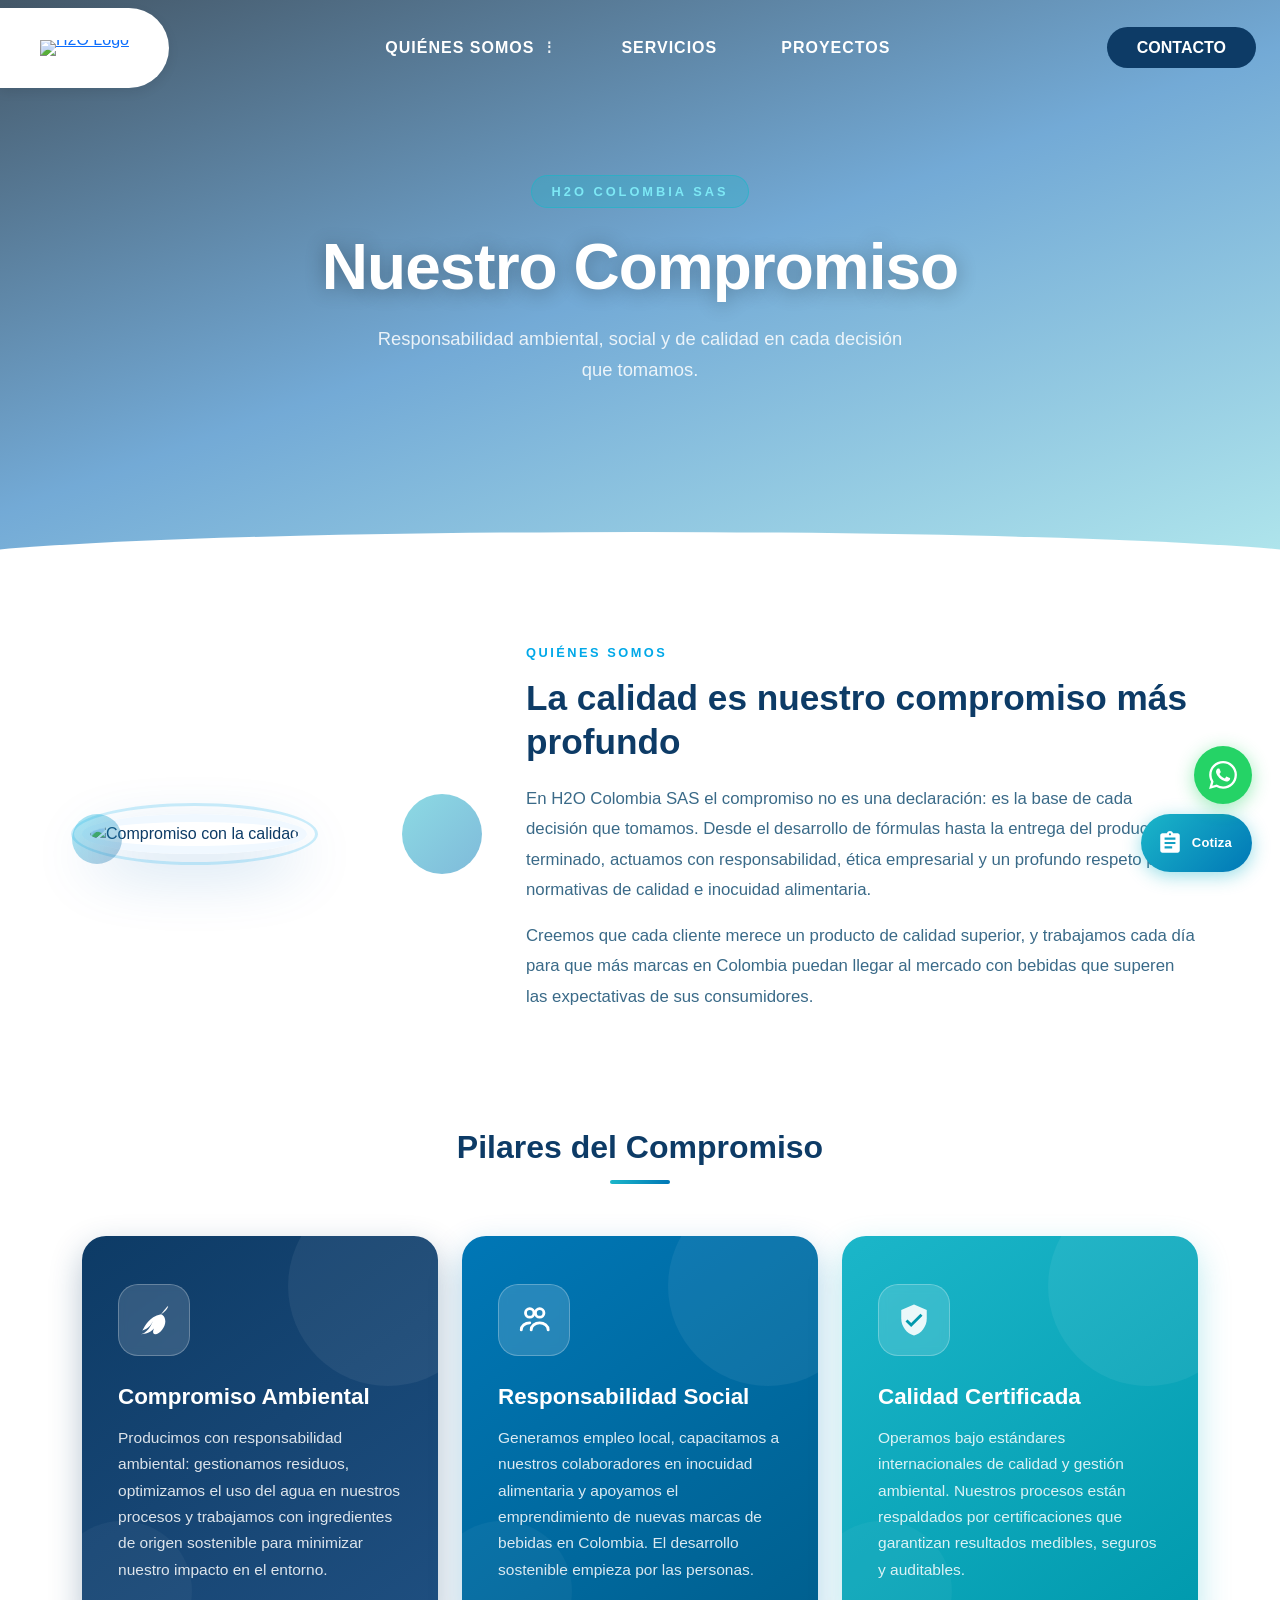
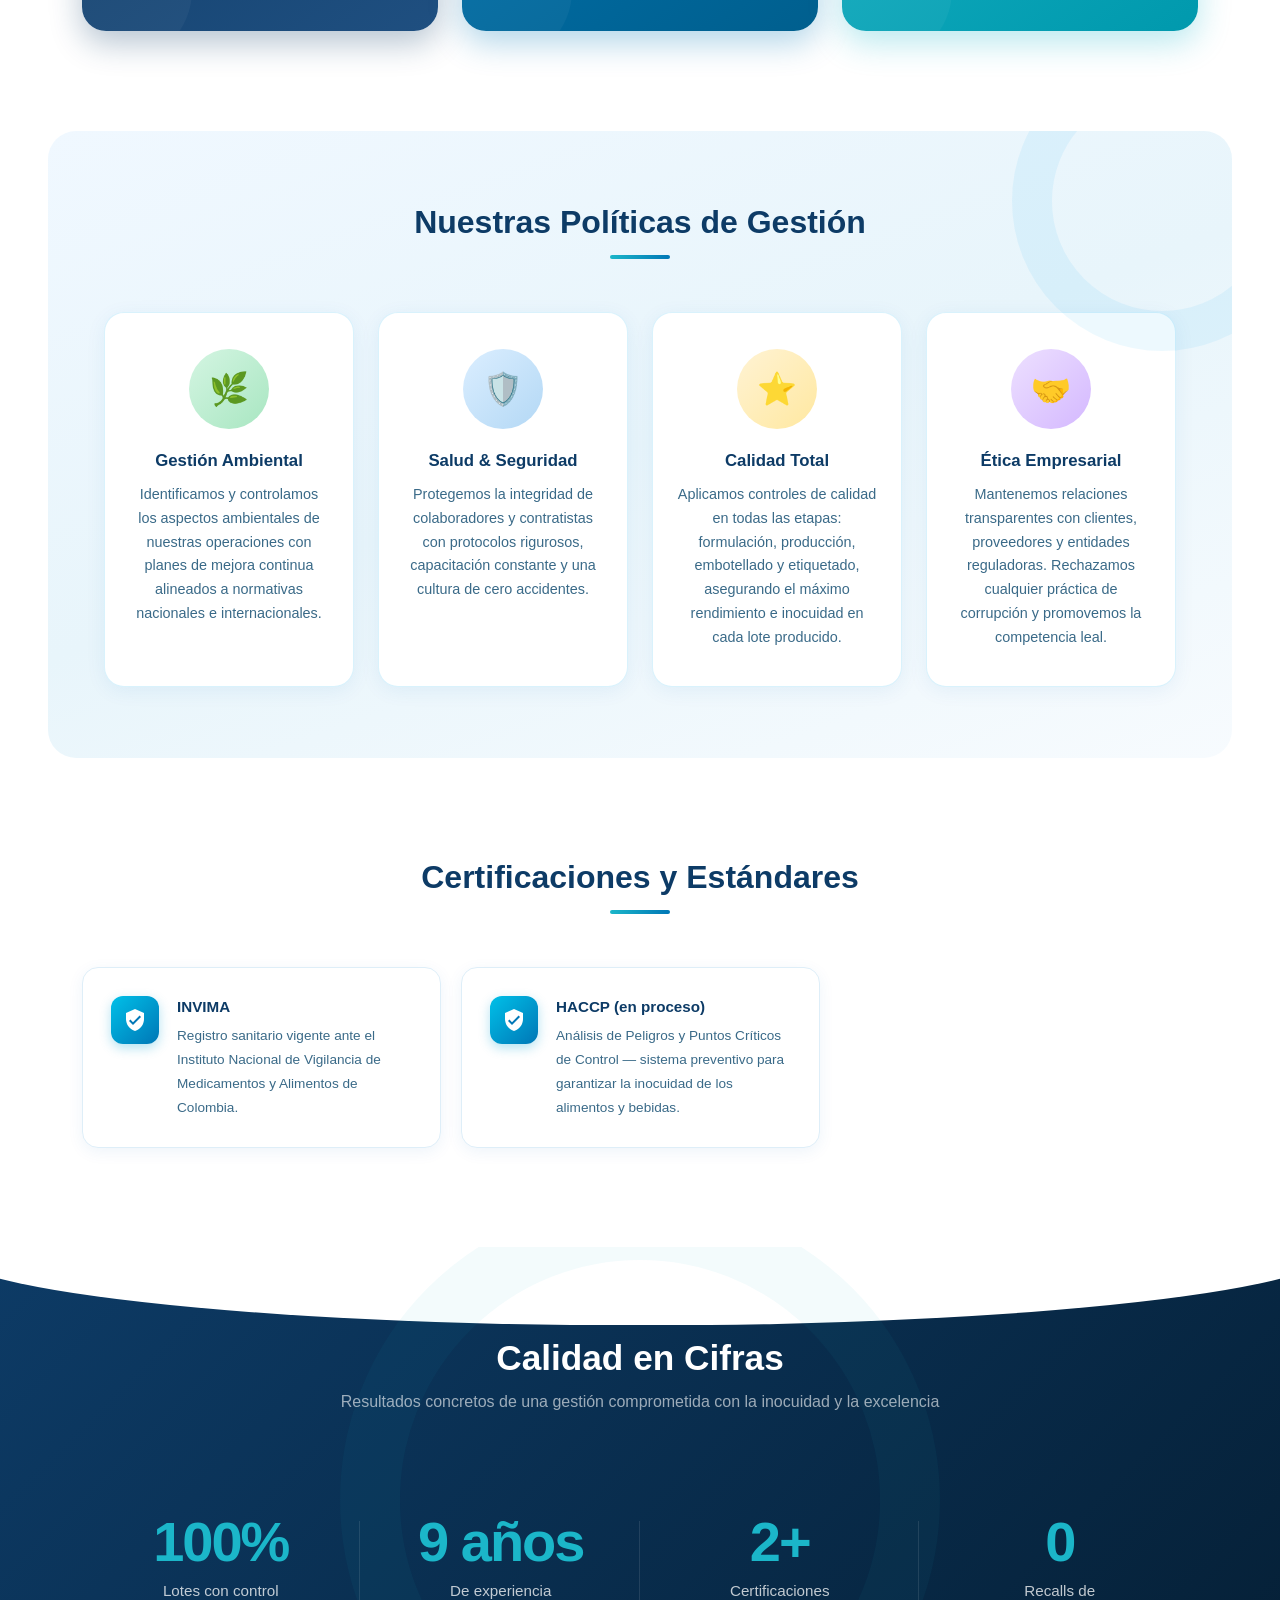
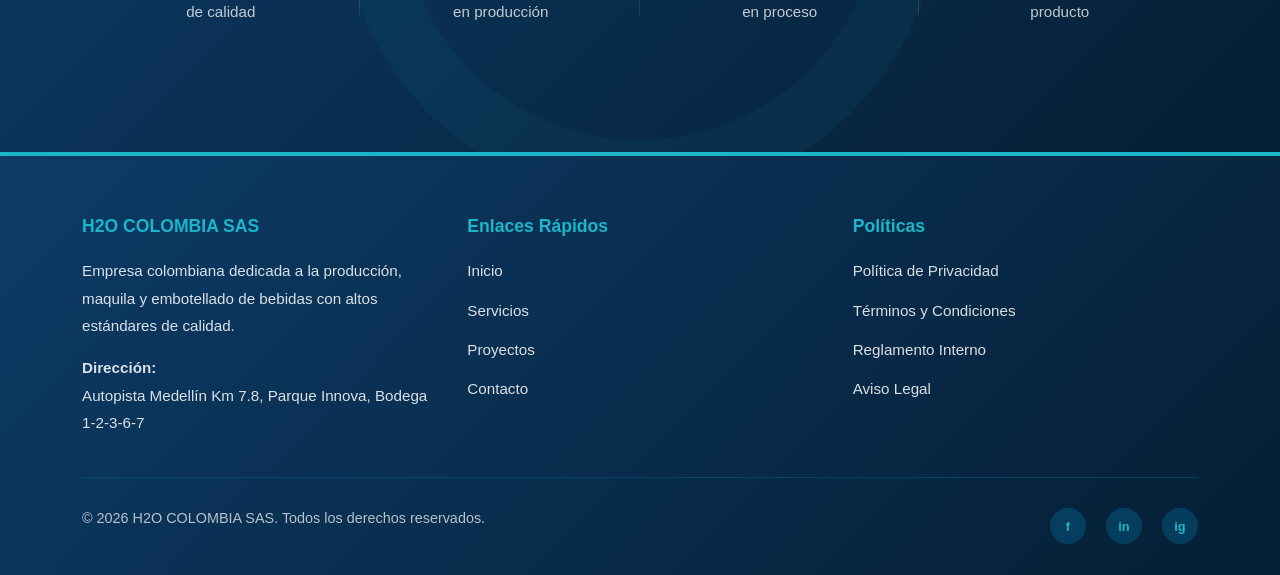
==== commit f88810d4: "ReglamentoInterno" ====
--- a/compromiso/index.html
+++ b/compromiso/index.html
@@ -247,7 +247,7 @@
         <ul class="footer-links">
           <li><a href="#">Política de Privacidad</a></li>
           <li><a href="#">Términos y Condiciones</a></li>
-          <li><a href="#">Política de Cookies</a></li>
+          <li><a href="https://drive.google.com/file/d/19nR1fIYDbmCz7EoPk8Xp7tib6admbQtu/view?usp=sharing">Reglamento Interno</a></li>
           <li><a href="#">Aviso Legal</a></li>
         </ul>
       </div>
@@ -272,7 +272,7 @@
 </script>
 
 <!-- Formulario Flotante -->
-<a href="https://forms.gle/SutLKqaN5r3mt473A" class="form-float" target="_blank" rel="noopener noreferrer" title="Formulario de Requisición de Fabricación">
+<a href="https://forms.gle/xZ2FpqxTXM3MSFTp7" class="form-float" target="_blank" rel="noopener noreferrer" title="Formulario de Requisición de Fabricación">
   <svg xmlns="http://www.w3.org/2000/svg" viewBox="0 0 24 24" fill="white" width="26" height="26">
     <path d="M19 3h-4.18C14.4 1.84 13.3 1 12 1s-2.4.84-2.82 2H5c-1.1 0-2 .9-2 2v14c0 1.1.9 2 2 2h14c1.1 0 2-.9 2-2V5c0-1.1-.9-2-2-2zm-7 0c.55 0 1 .45 1 1s-.45 1-1 1-1-.45-1-1 .45-1 1-1zm2 14H7v-2h7v2zm3-4H7v-2h10v2zm0-4H7V7h10v2z"/>
   </svg>
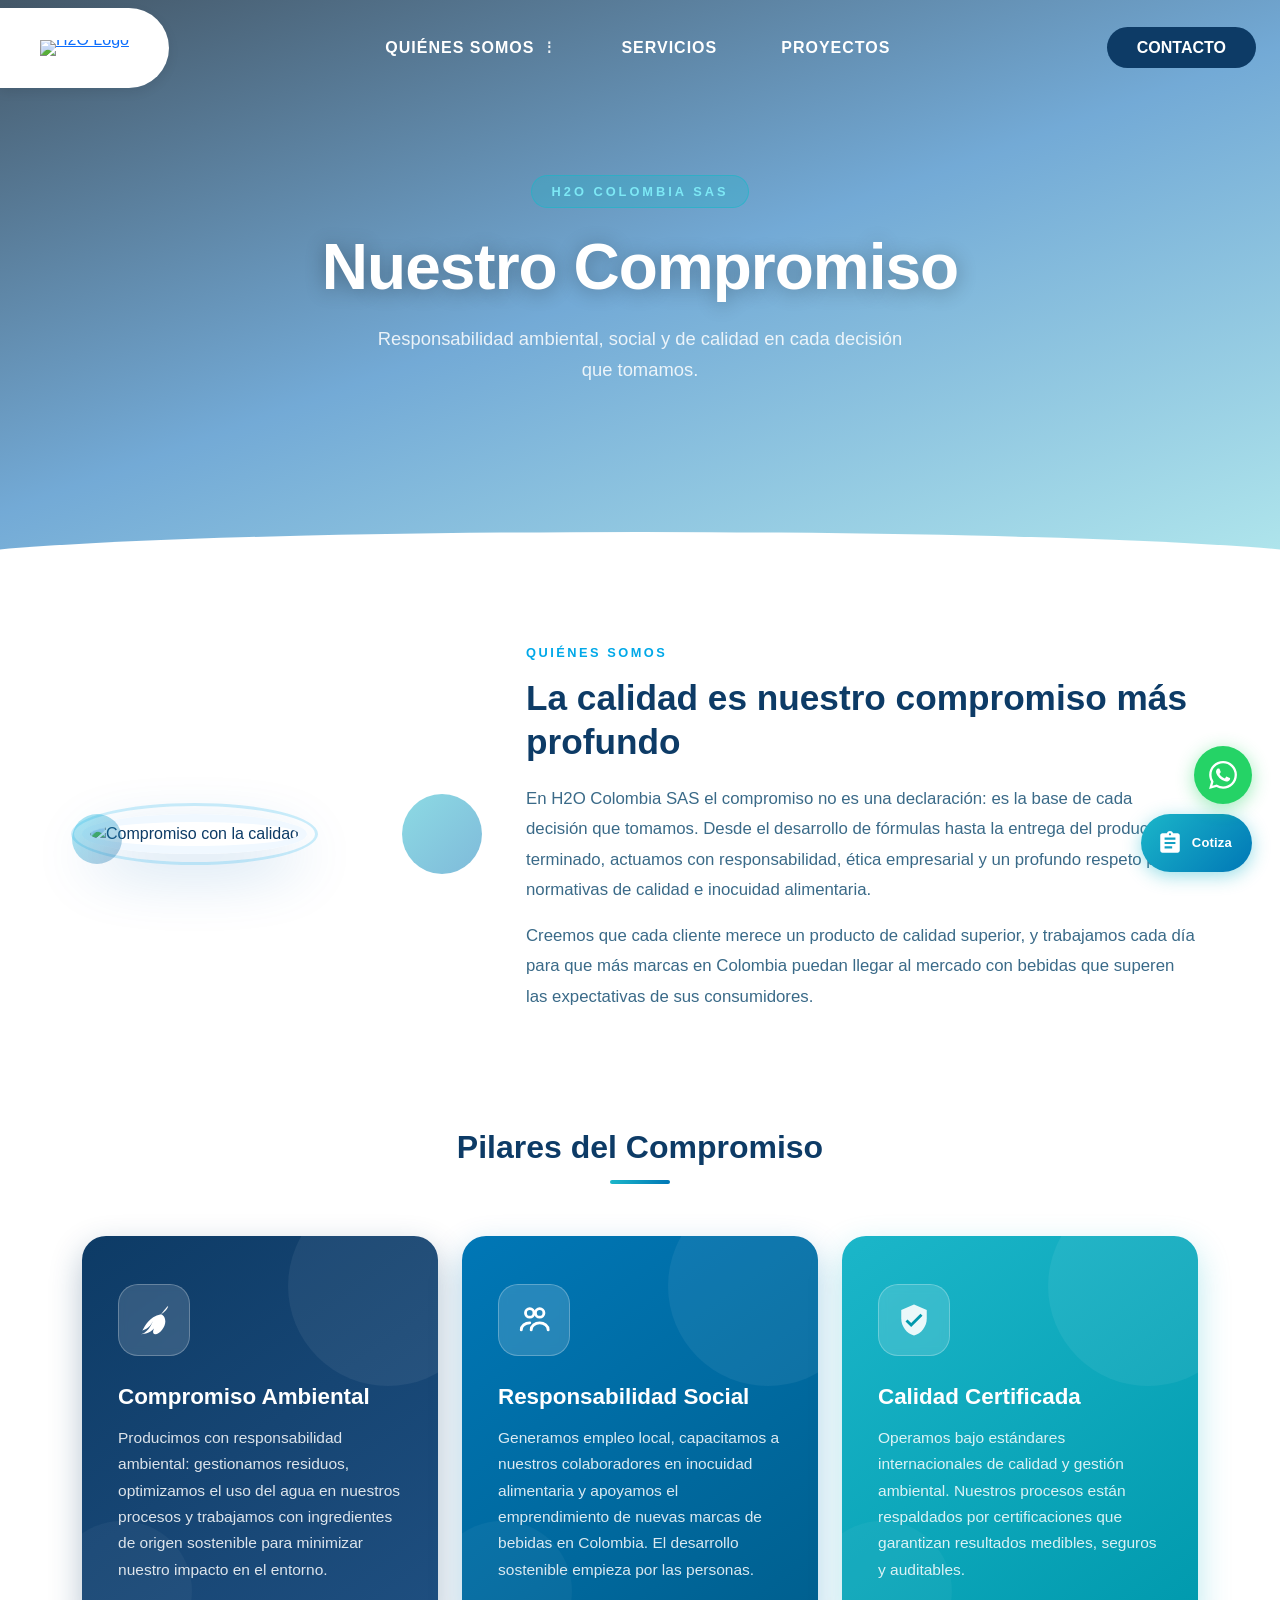
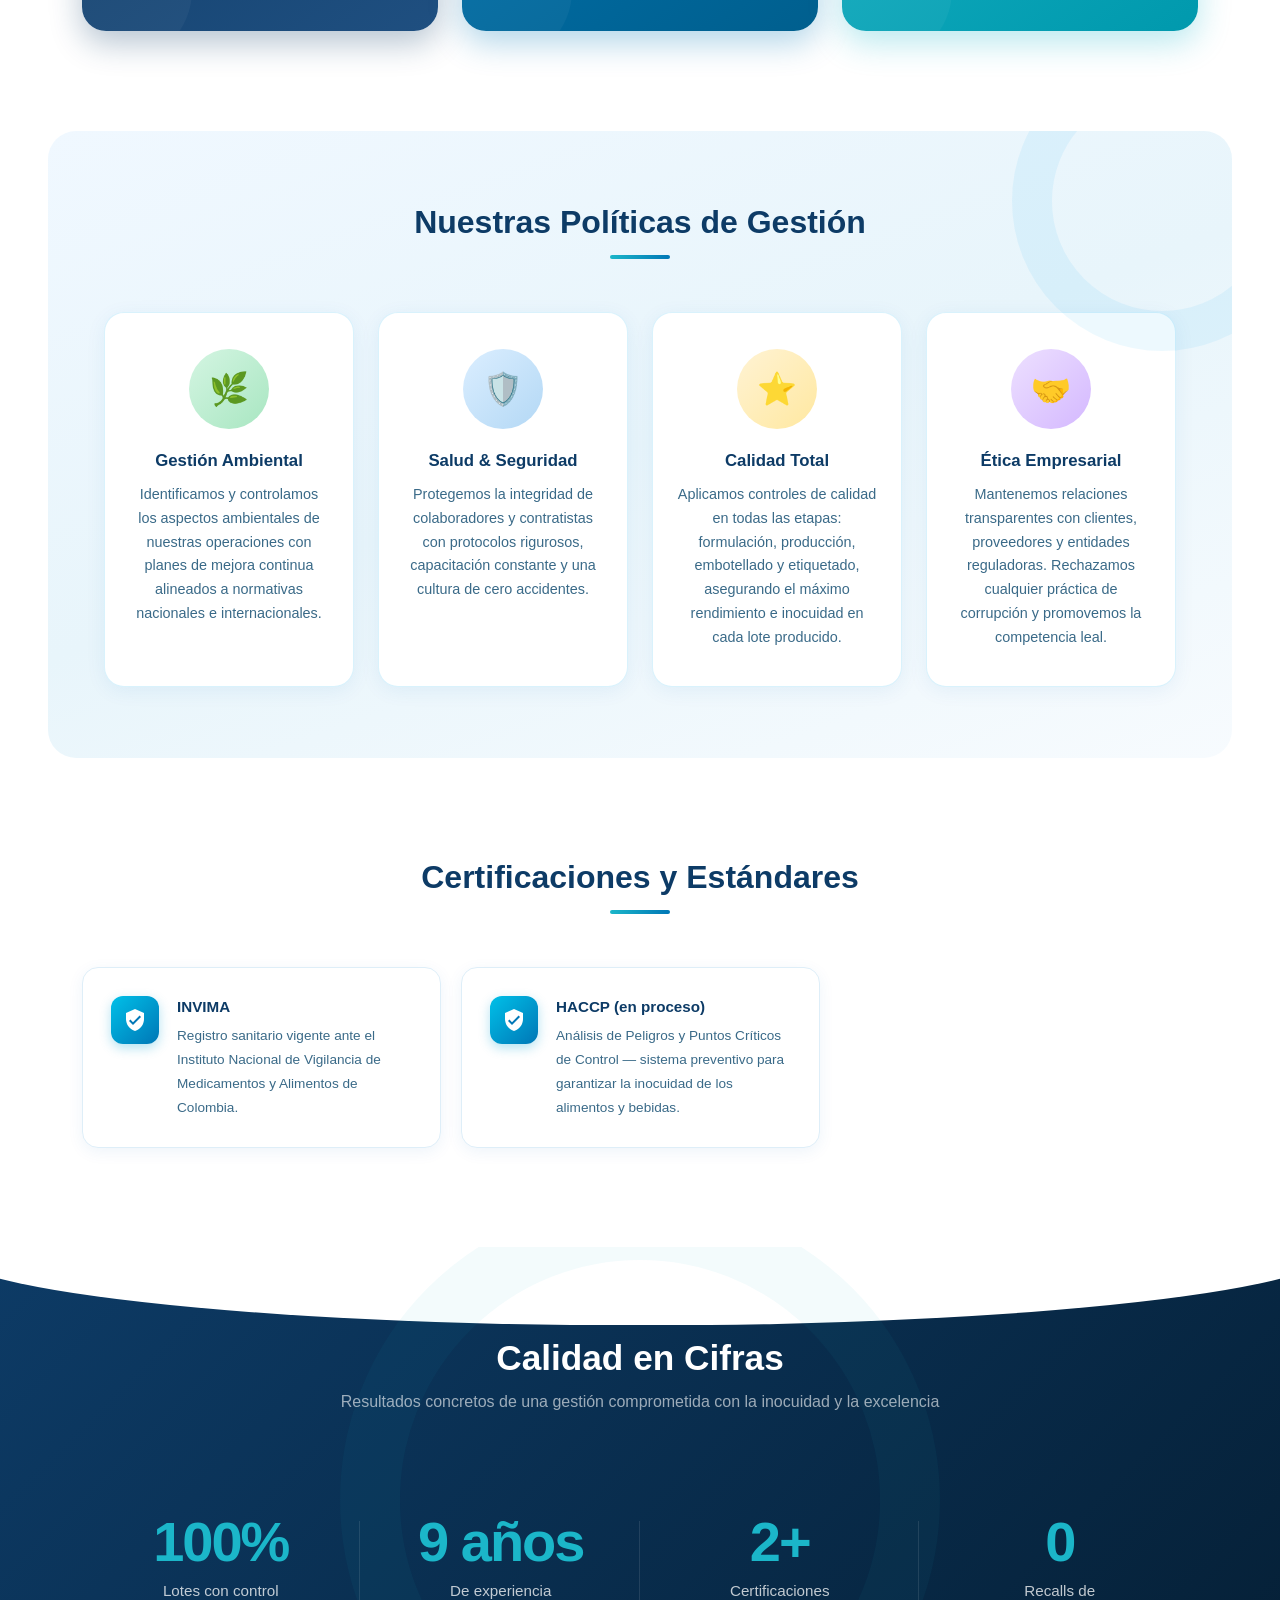
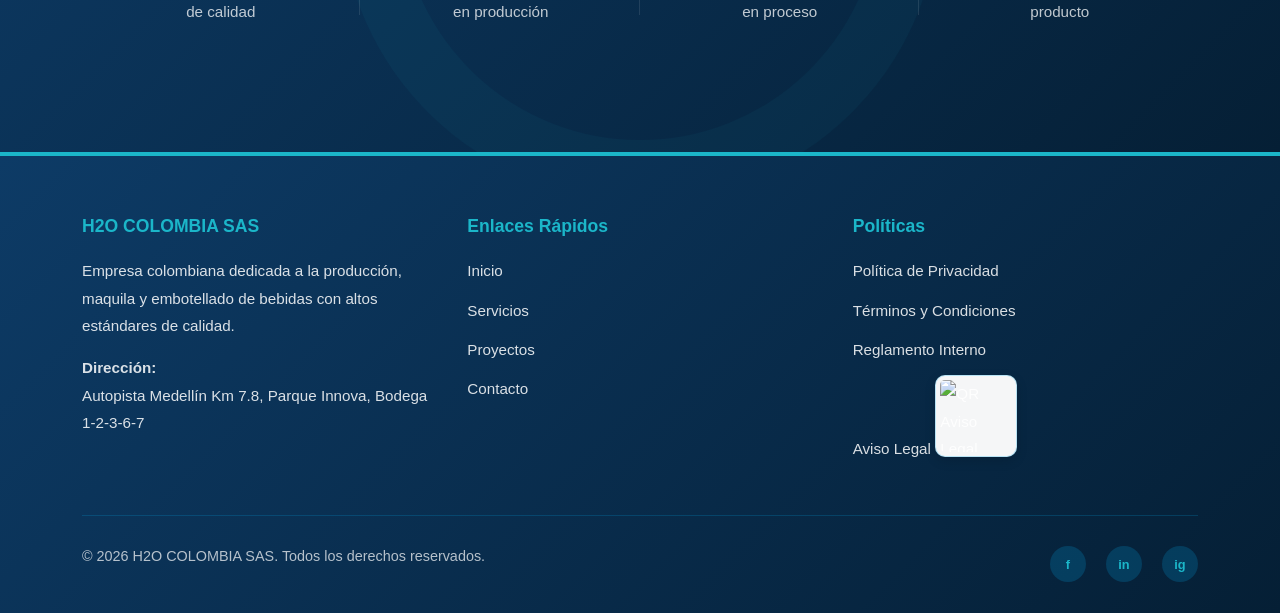
==== commit 8af95c41: "NewQr" ====
--- a/compromiso/index.html
+++ b/compromiso/index.html
@@ -248,7 +248,12 @@
           <li><a href="#">Política de Privacidad</a></li>
           <li><a href="#">Términos y Condiciones</a></li>
           <li><a href="https://drive.google.com/file/d/19nR1fIYDbmCz7EoPk8Xp7tib6admbQtu/view?usp=sharing">Reglamento Interno</a></li>
-          <li><a href="#">Aviso Legal</a></li>
+          <li class="legal-item">
+            <a href="https://drive.google.com/file/d/1ou__I2rQ6ERT3yL9oyQT-E5B-bq8rZ-P/view?usp=sharing">Aviso Legal</a>
+            <a class="footer-qr-link" href="https://drive.google.com/file/d/1ou__I2rQ6ERT3yL9oyQT-E5B-bq8rZ-P/view?usp=sharing" aria-label="Abrir aviso legal">
+              <img class="footer-qr" src="https://api.qrserver.com/v1/create-qr-code/?size=120x120&data=https%3A%2F%2Fdrive.google.com%2Ffile%2Fd%2F1ou__I2rQ6ERT3yL9oyQT-E5B-bq8rZ-P%2Fview%3Fusp%3Dsharing" alt="QR Aviso Legal">
+            </a>
+          </li>
         </ul>
       </div>
     </div>
--- a/css/style.css
+++ b/css/style.css
@@ -337,6 +337,46 @@
     margin-bottom: 12px;
 }
 
+.policy-row {
+    display: flex;
+    align-items: flex-end;
+    gap: 4px;
+}
+
+.policy-row .footer-links {
+    flex: 1;
+    min-width: 0;
+}
+
+.legal-qr-box {
+    display: flex;
+    align-items: center;
+    justify-content: center;
+    min-height: 86px;
+    margin-top: 18px;
+    margin-left: -2px;
+    flex-shrink: 0;
+}
+
+.legal-qr-box a {
+    display: inline-flex;
+    align-items: center;
+    justify-content: center;
+}
+
+.footer-qr {
+    width: 82px;
+    height: 82px;
+    object-fit: contain;
+    background: rgba(255, 255, 255, 0.96);
+    border-radius: 10px;
+    padding: 4px;
+    border: 1px solid rgba(0, 168, 232, 0.25);
+    box-shadow: 0 4px 12px rgba(0, 0, 0, 0.12);
+    display: block;
+    flex-shrink: 0;
+}
+
 .footer-bottom {
     border-top: 1px solid rgba(0,168,232,0.2);
     padding-top: 30px;
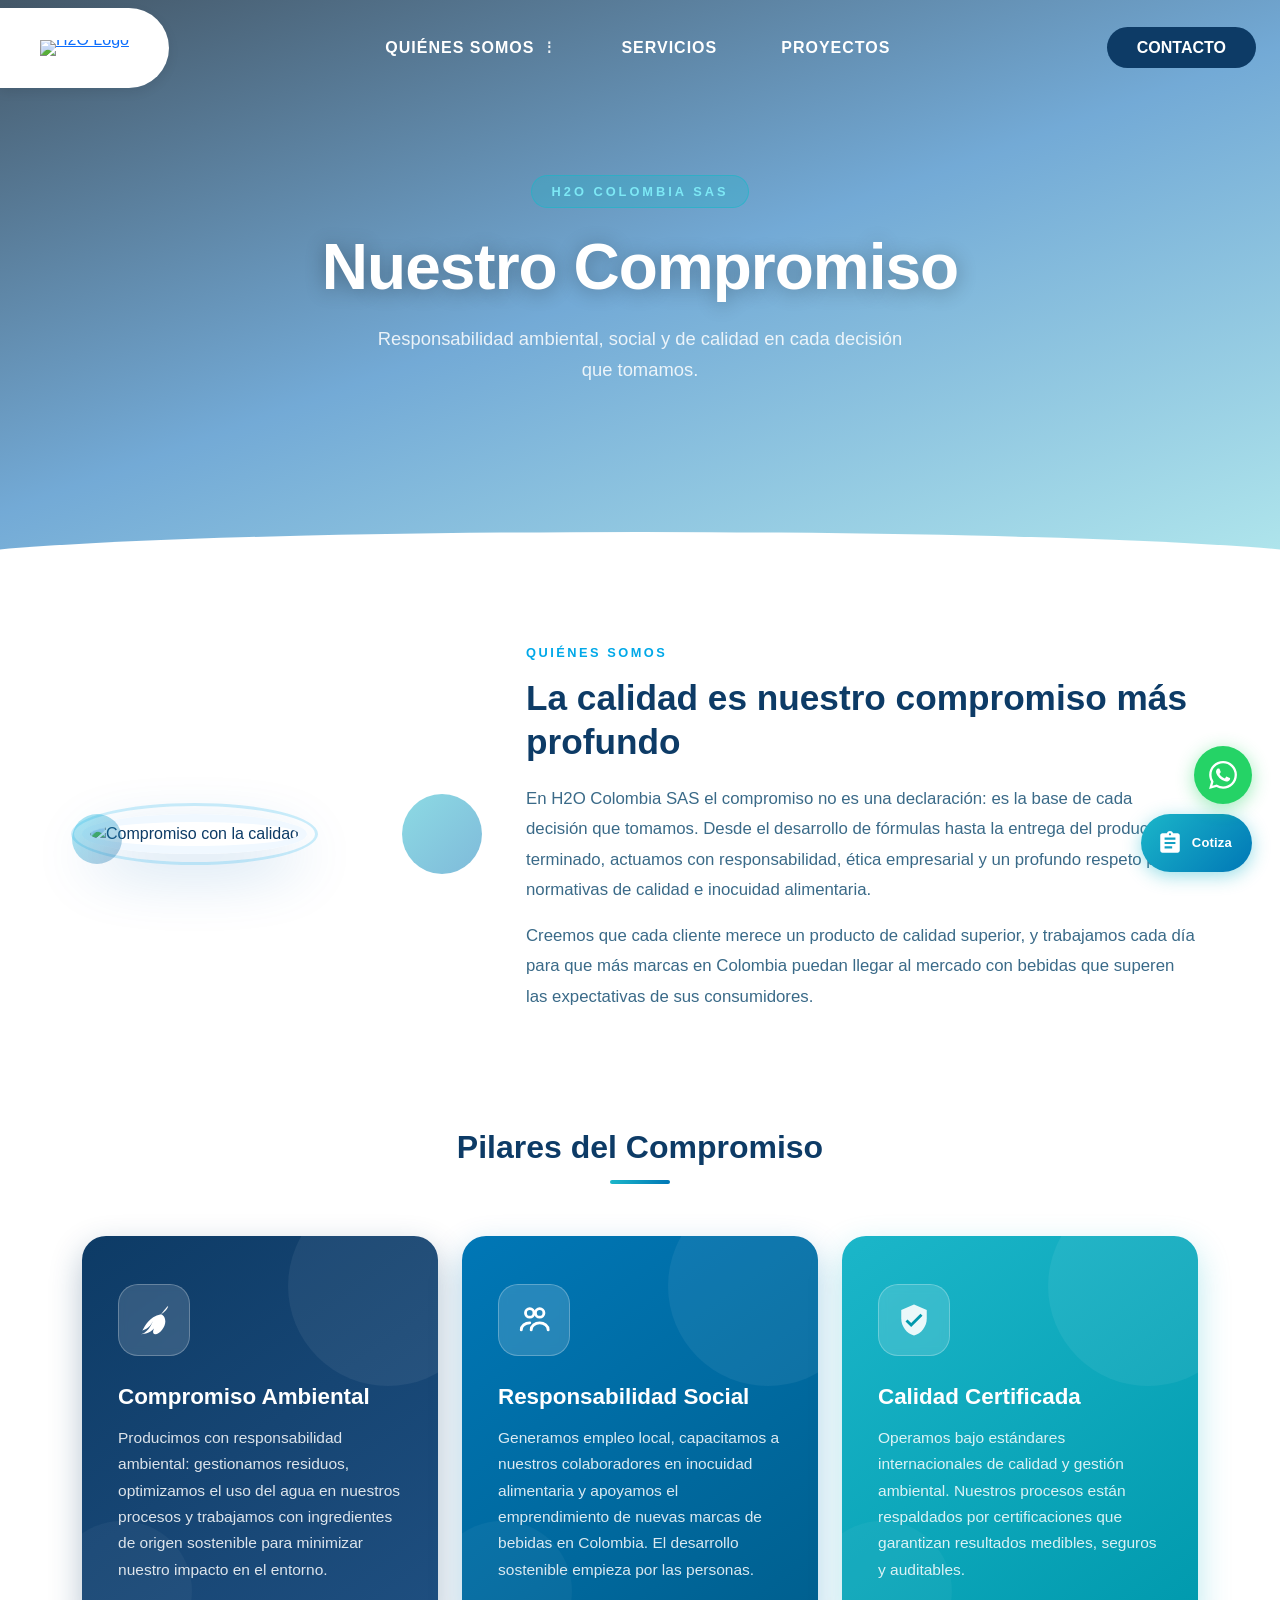
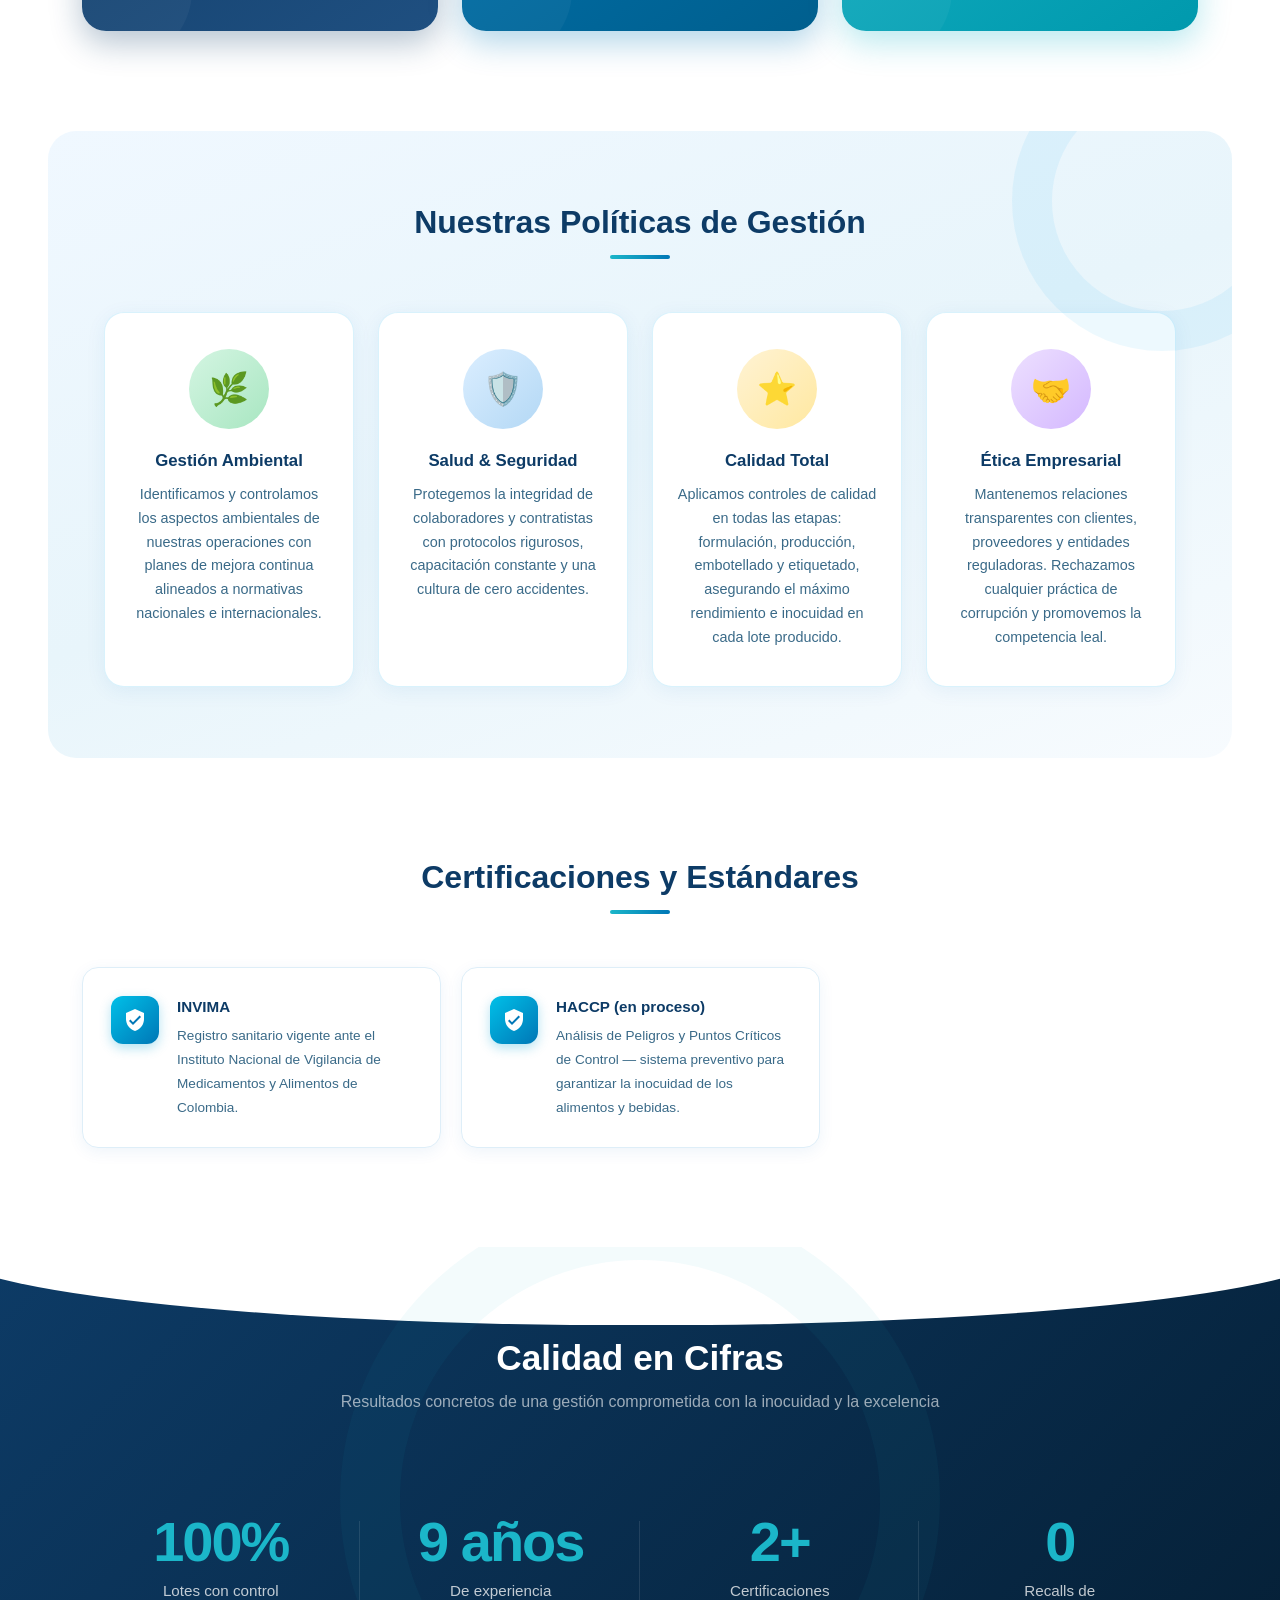
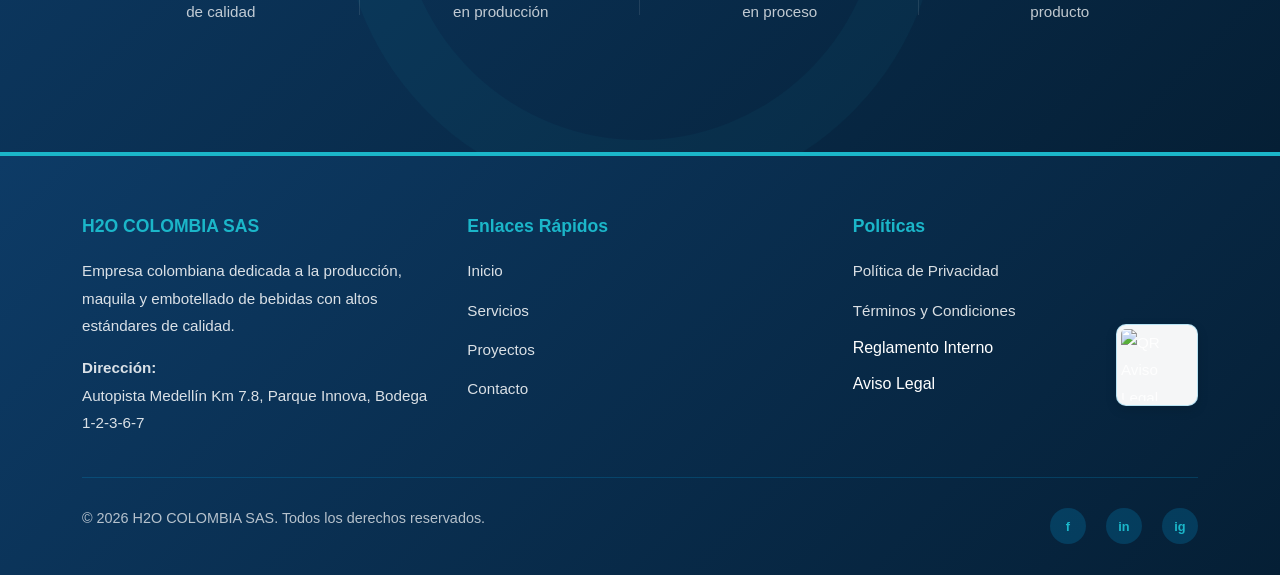
==== commit 7dad475e: "arreglos" ====
--- a/compromiso/index.html
+++ b/compromiso/index.html
@@ -244,17 +244,19 @@
       </div>
       <div class="footer-section">
         <h4>Políticas</h4>
-        <ul class="footer-links">
-          <li><a href="#">Política de Privacidad</a></li>
-          <li><a href="#">Términos y Condiciones</a></li>
-          <li><a href="https://drive.google.com/file/d/19nR1fIYDbmCz7EoPk8Xp7tib6admbQtu/view?usp=sharing">Reglamento Interno</a></li>
-          <li class="legal-item">
-            <a href="https://drive.google.com/file/d/1ou__I2rQ6ERT3yL9oyQT-E5B-bq8rZ-P/view?usp=sharing">Aviso Legal</a>
-            <a class="footer-qr-link" href="https://drive.google.com/file/d/1ou__I2rQ6ERT3yL9oyQT-E5B-bq8rZ-P/view?usp=sharing" aria-label="Abrir aviso legal">
+        <div class="policy-row">
+          <ul class="footer-links">
+            <li><a href="#">Política de Privacidad</a></li>
+            <li><a href="#">Términos y Condiciones</a></li>
+            <li>Reglamento Interno</li>
+            <li>Aviso Legal</li>
+          </ul>
+          <div class="legal-qr-box">
+            <a href="https://drive.google.com/file/d/1ou__I2rQ6ERT3yL9oyQT-E5B-bq8rZ-P/view?usp=sharing" aria-label="Abrir aviso legal">
               <img class="footer-qr" src="https://api.qrserver.com/v1/create-qr-code/?size=120x120&data=https%3A%2F%2Fdrive.google.com%2Ffile%2Fd%2F1ou__I2rQ6ERT3yL9oyQT-E5B-bq8rZ-P%2Fview%3Fusp%3Dsharing" alt="QR Aviso Legal">
             </a>
-          </li>
-        </ul>
+          </div>
+        </div>
       </div>
     </div>
     <div class="footer-bottom">
--- a/css/style.css
+++ b/css/style.css
@@ -335,6 +335,12 @@
 
 .footer-links li {
     margin-bottom: 12px;
+    transition: all 0.3s ease;
+}
+
+.footer-links li:hover {
+    color: var(--primary);
+    padding-left: 4px;
 }
 
 .policy-row {
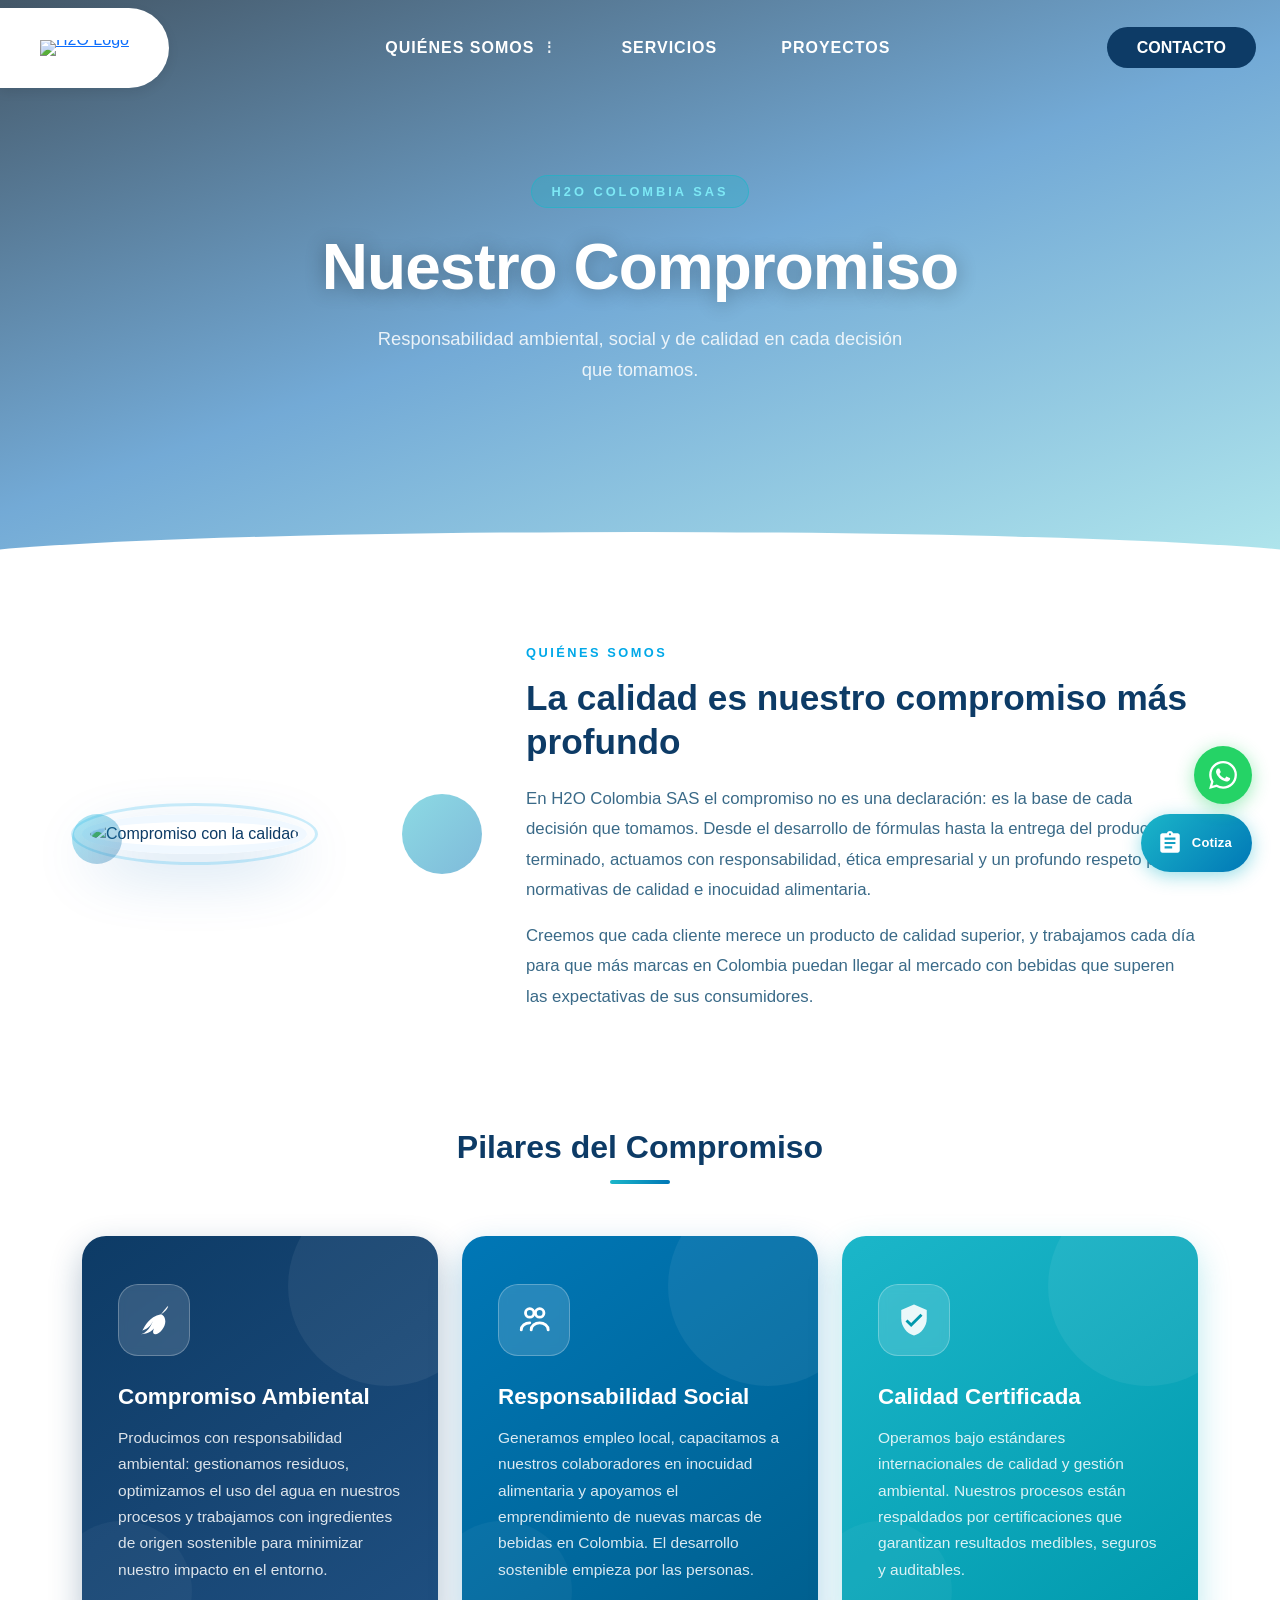
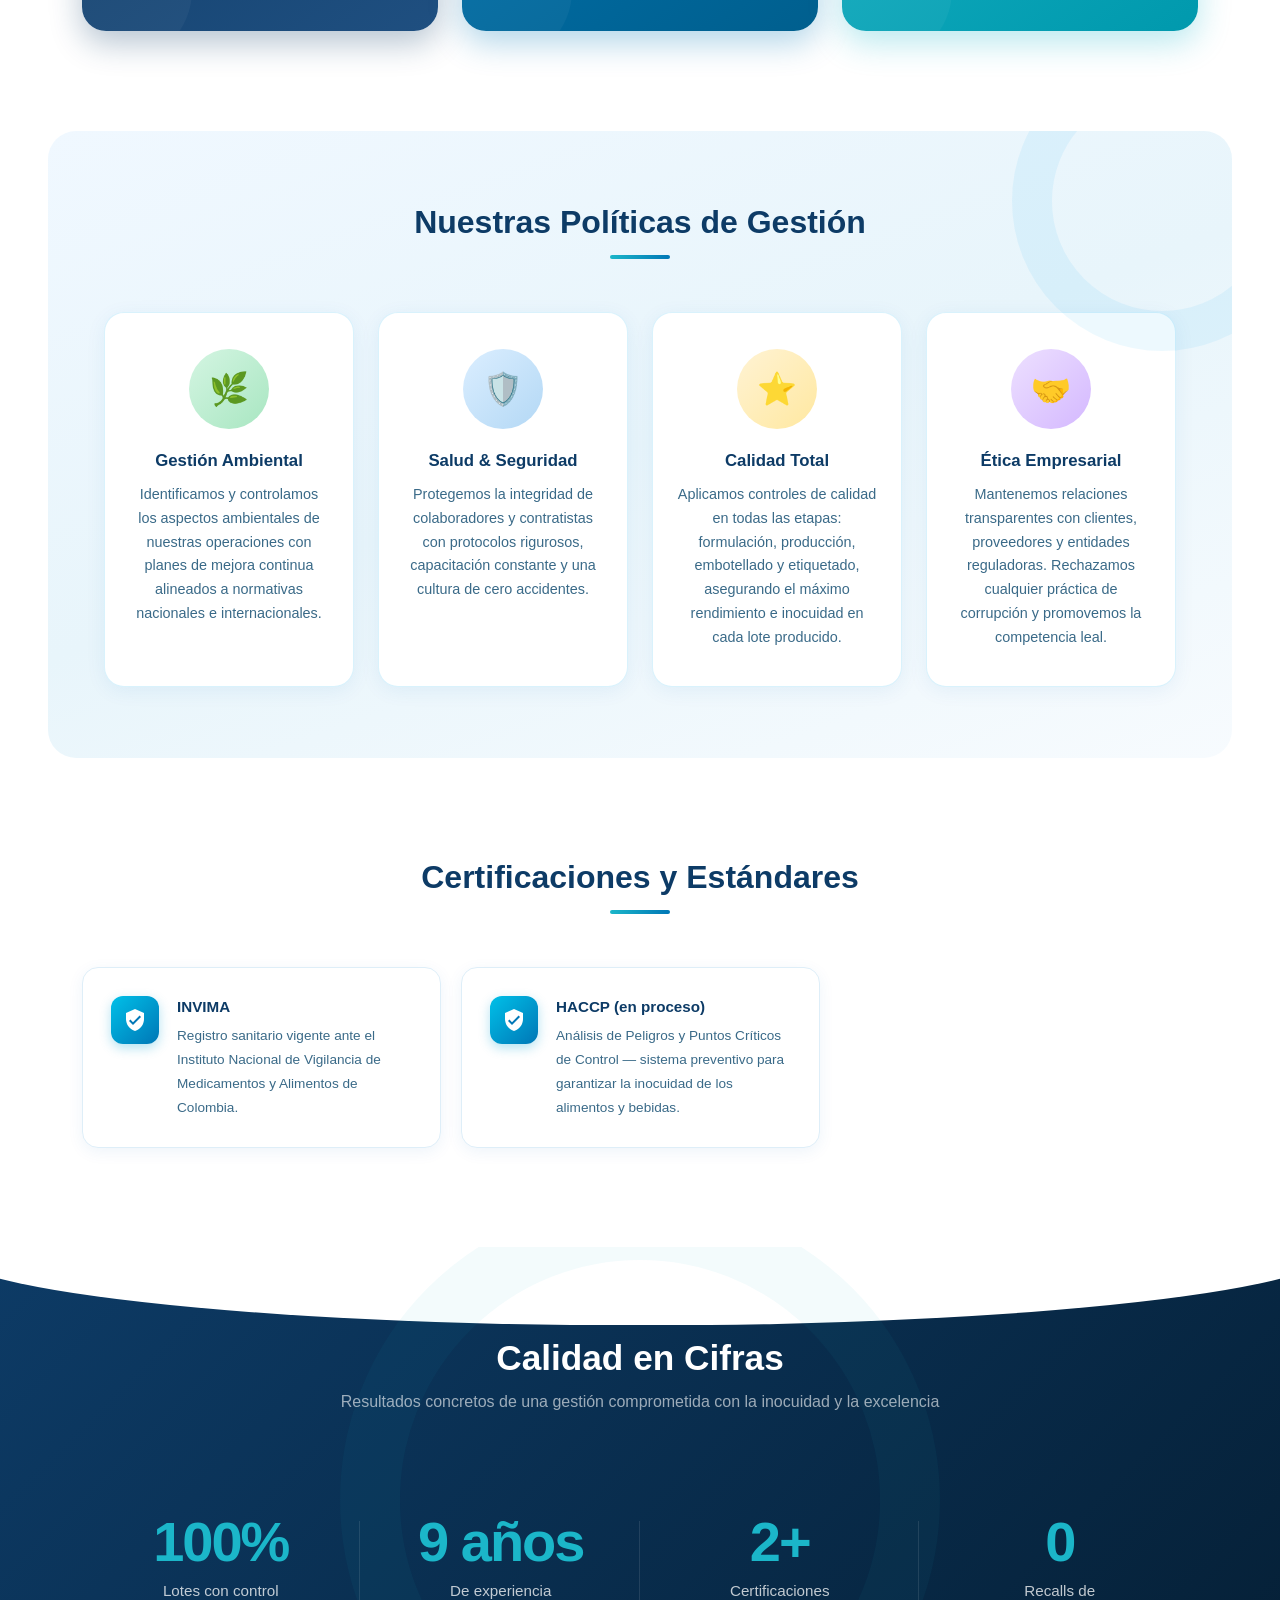
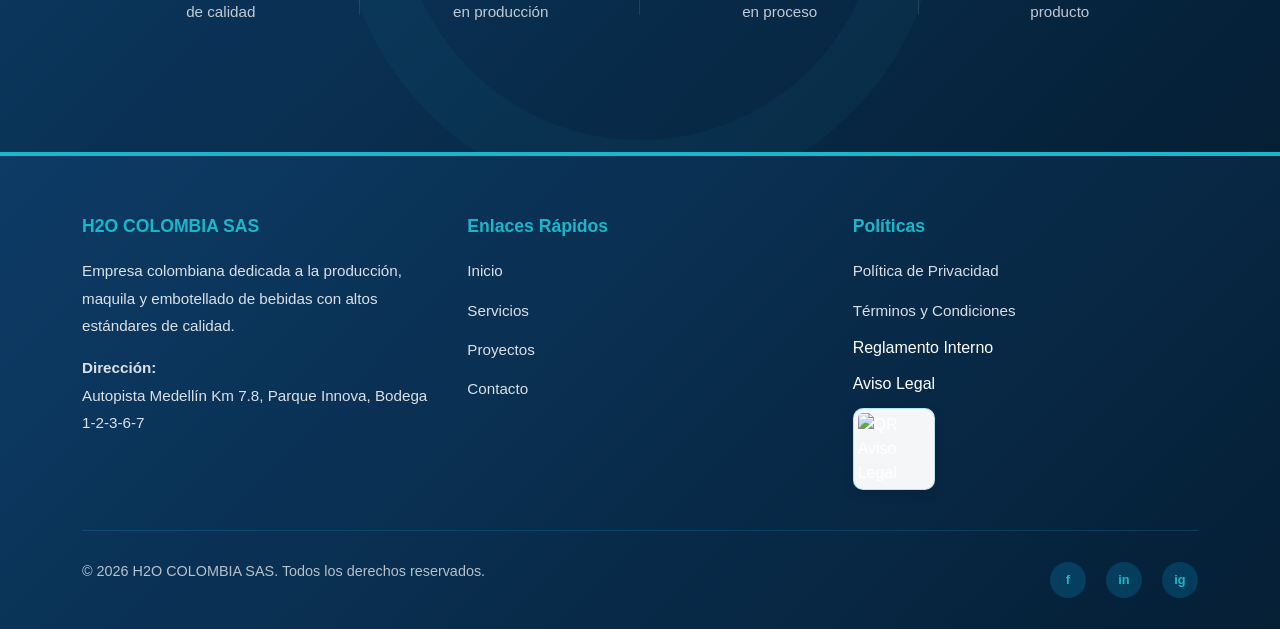
==== commit 6788b652: "QrAlingLeft" ====
--- a/compromiso/index.html
+++ b/compromiso/index.html
@@ -252,9 +252,7 @@
             <li>Aviso Legal</li>
           </ul>
           <div class="legal-qr-box">
-            <a href="https://drive.google.com/file/d/1ou__I2rQ6ERT3yL9oyQT-E5B-bq8rZ-P/view?usp=sharing" aria-label="Abrir aviso legal">
-              <img class="footer-qr" src="https://api.qrserver.com/v1/create-qr-code/?size=120x120&data=https%3A%2F%2Fdrive.google.com%2Ffile%2Fd%2F1ou__I2rQ6ERT3yL9oyQT-E5B-bq8rZ-P%2Fview%3Fusp%3Dsharing" alt="QR Aviso Legal">
-            </a>
+            <img class="footer-qr" src="https://api.qrserver.com/v1/create-qr-code/?size=120x120&data=https%3A%2F%2Fdrive.google.com%2Ffile%2Fd%2F1ou__I2rQ6ERT3yL9oyQT-E5B-bq8rZ-P%2Fview%3Fusp%3Dsharing" alt="QR Aviso Legal">
           </div>
         </div>
       </div>
--- a/css/style.css
+++ b/css/style.css
@@ -344,9 +344,7 @@
 }
 
 .policy-row {
-    display: flex;
-    align-items: flex-end;
-    gap: 4px;
+    display: block;
 }
 
 .policy-row .footer-links {
@@ -356,18 +354,12 @@
 
 .legal-qr-box {
     display: flex;
-    align-items: center;
-    justify-content: center;
-    min-height: 86px;
-    margin-top: 18px;
-    margin-left: -2px;
+    align-items: flex-start;
+    justify-content: flex-start;
+    min-height: auto;
+    margin-top: 8px;
+    margin-left: 0;
     flex-shrink: 0;
-}
-
-.legal-qr-box a {
-    display: inline-flex;
-    align-items: center;
-    justify-content: center;
 }
 
 .footer-qr {
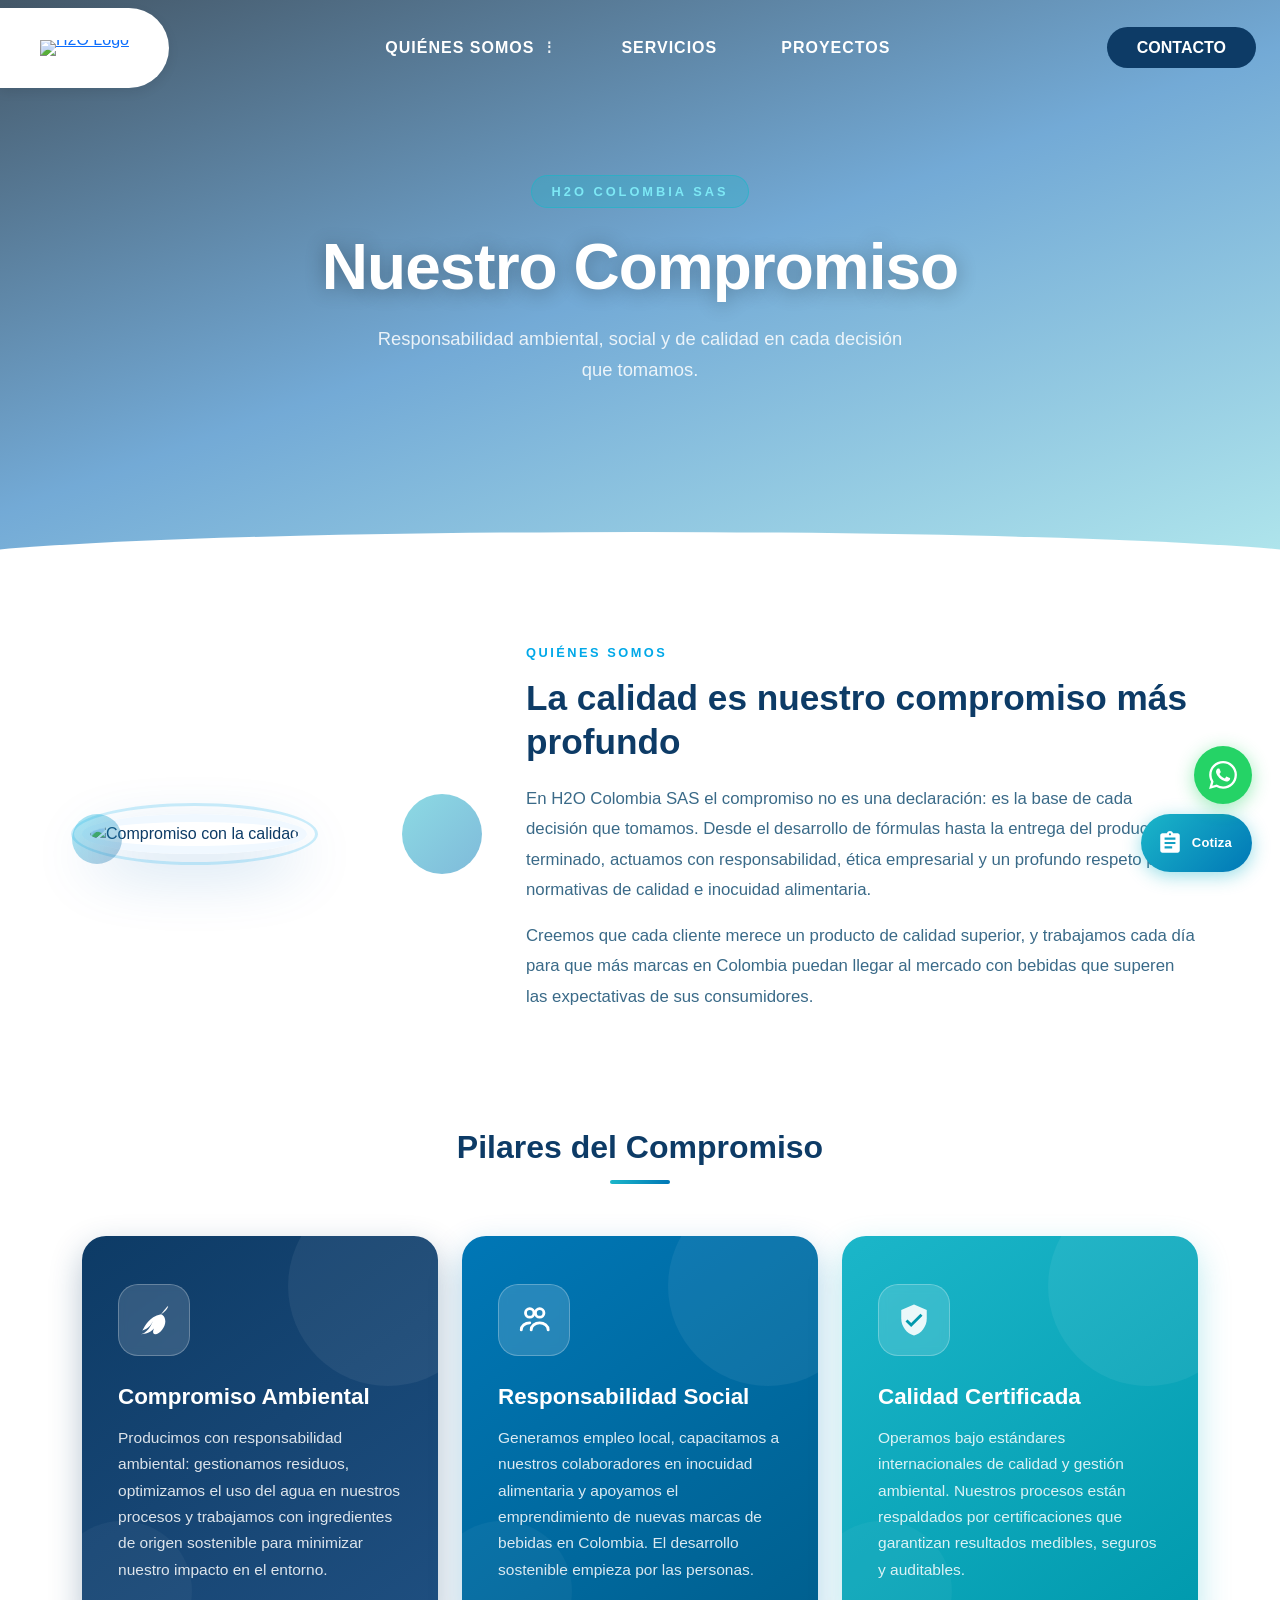
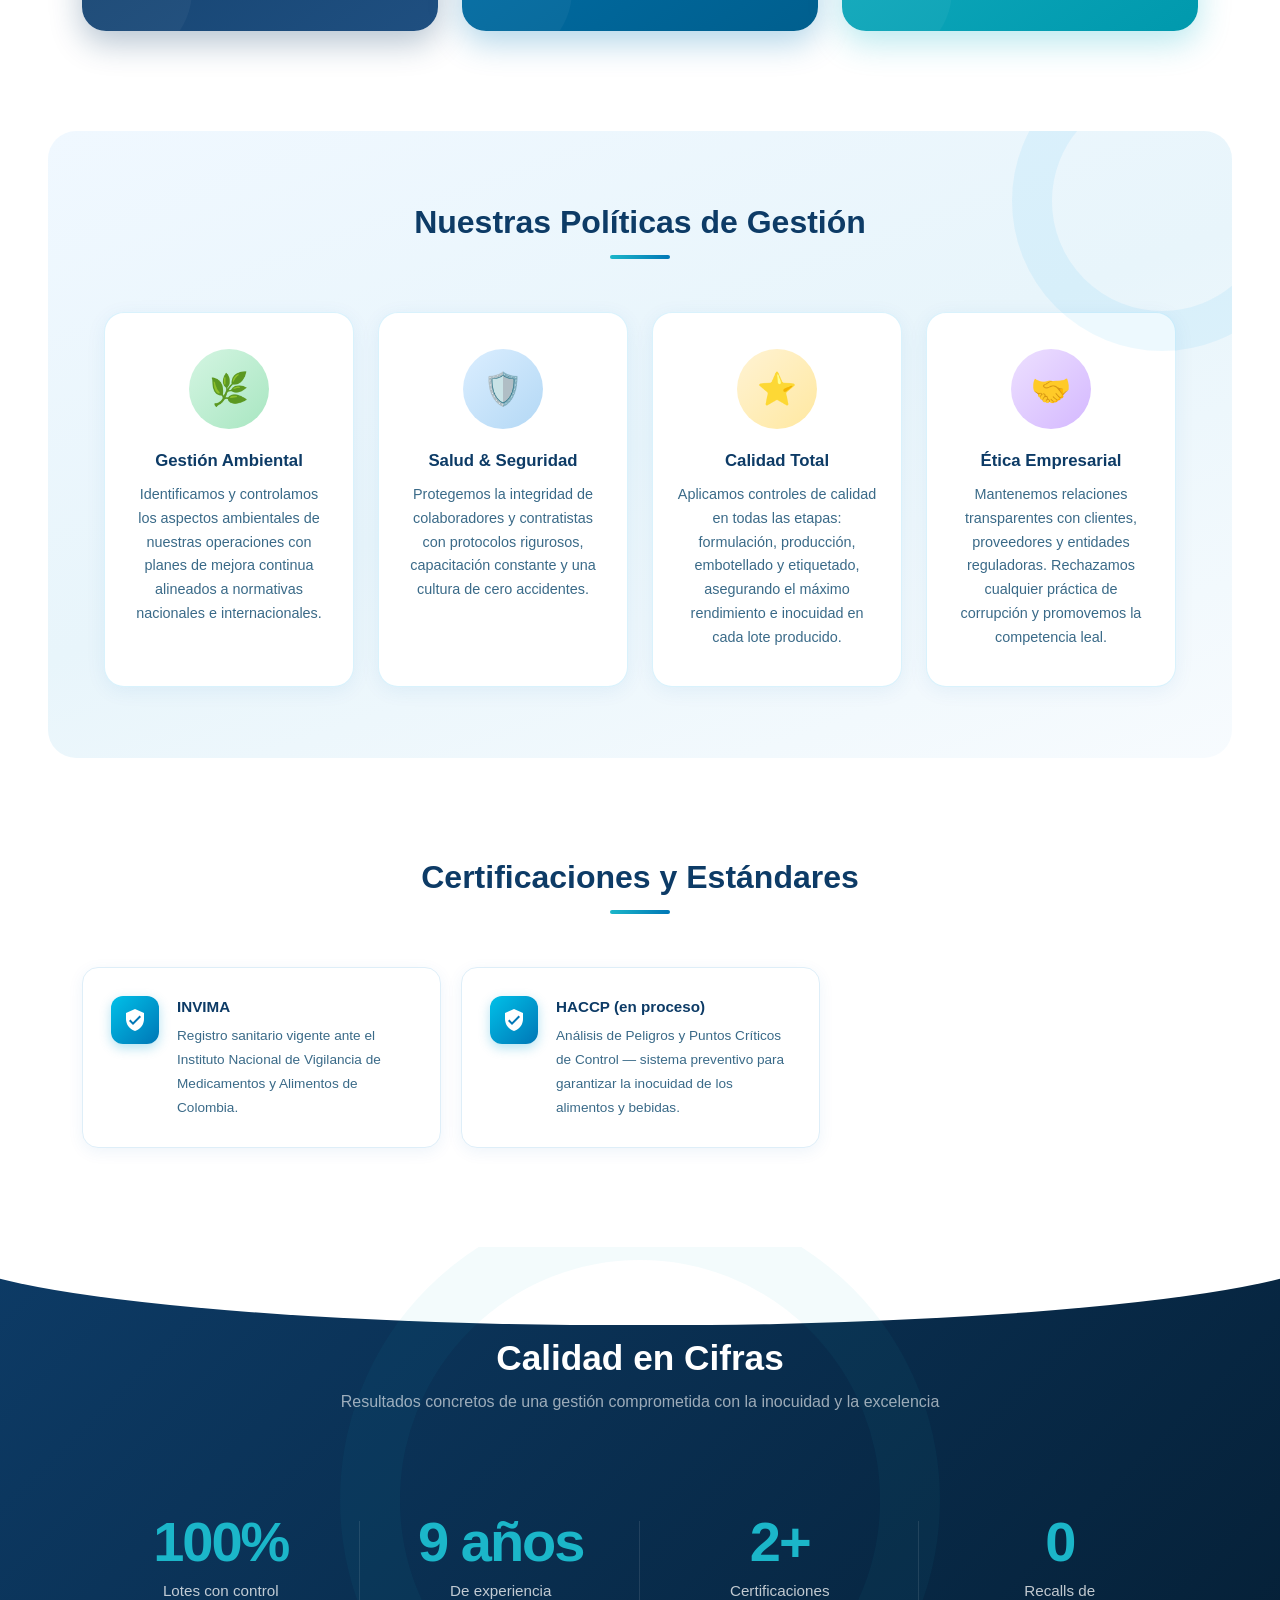
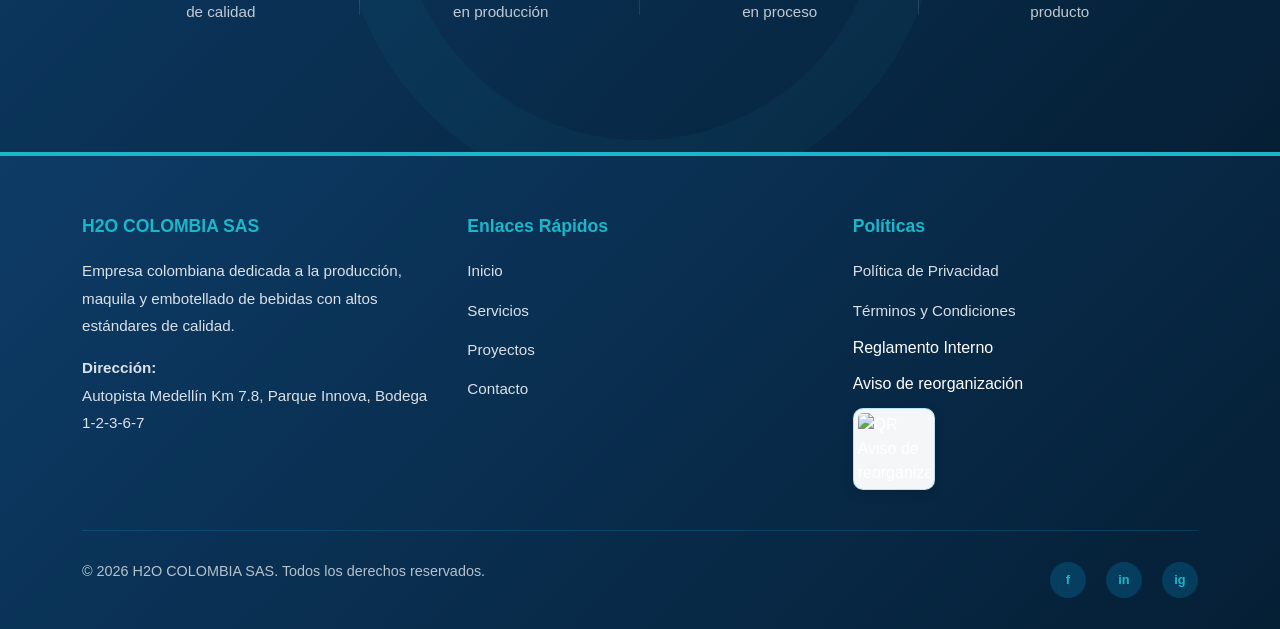
==== commit 8a18addf: "cambiotext" ====
--- a/compromiso/index.html
+++ b/compromiso/index.html
@@ -249,10 +249,10 @@
             <li><a href="#">Política de Privacidad</a></li>
             <li><a href="#">Términos y Condiciones</a></li>
             <li>Reglamento Interno</li>
-            <li>Aviso Legal</li>
+            <li>Aviso de reorganización</li>
           </ul>
           <div class="legal-qr-box">
-            <img class="footer-qr" src="https://api.qrserver.com/v1/create-qr-code/?size=120x120&data=https%3A%2F%2Fdrive.google.com%2Ffile%2Fd%2F1ou__I2rQ6ERT3yL9oyQT-E5B-bq8rZ-P%2Fview%3Fusp%3Dsharing" alt="QR Aviso Legal">
+            <img class="footer-qr" src="https://api.qrserver.com/v1/create-qr-code/?size=120x120&data=https%3A%2F%2Fdrive.google.com%2Ffile%2Fd%2F1ou__I2rQ6ERT3yL9oyQT-E5B-bq8rZ-P%2Fview%3Fusp%3Dsharing" alt="QR Aviso de reorganización">
           </div>
         </div>
       </div>
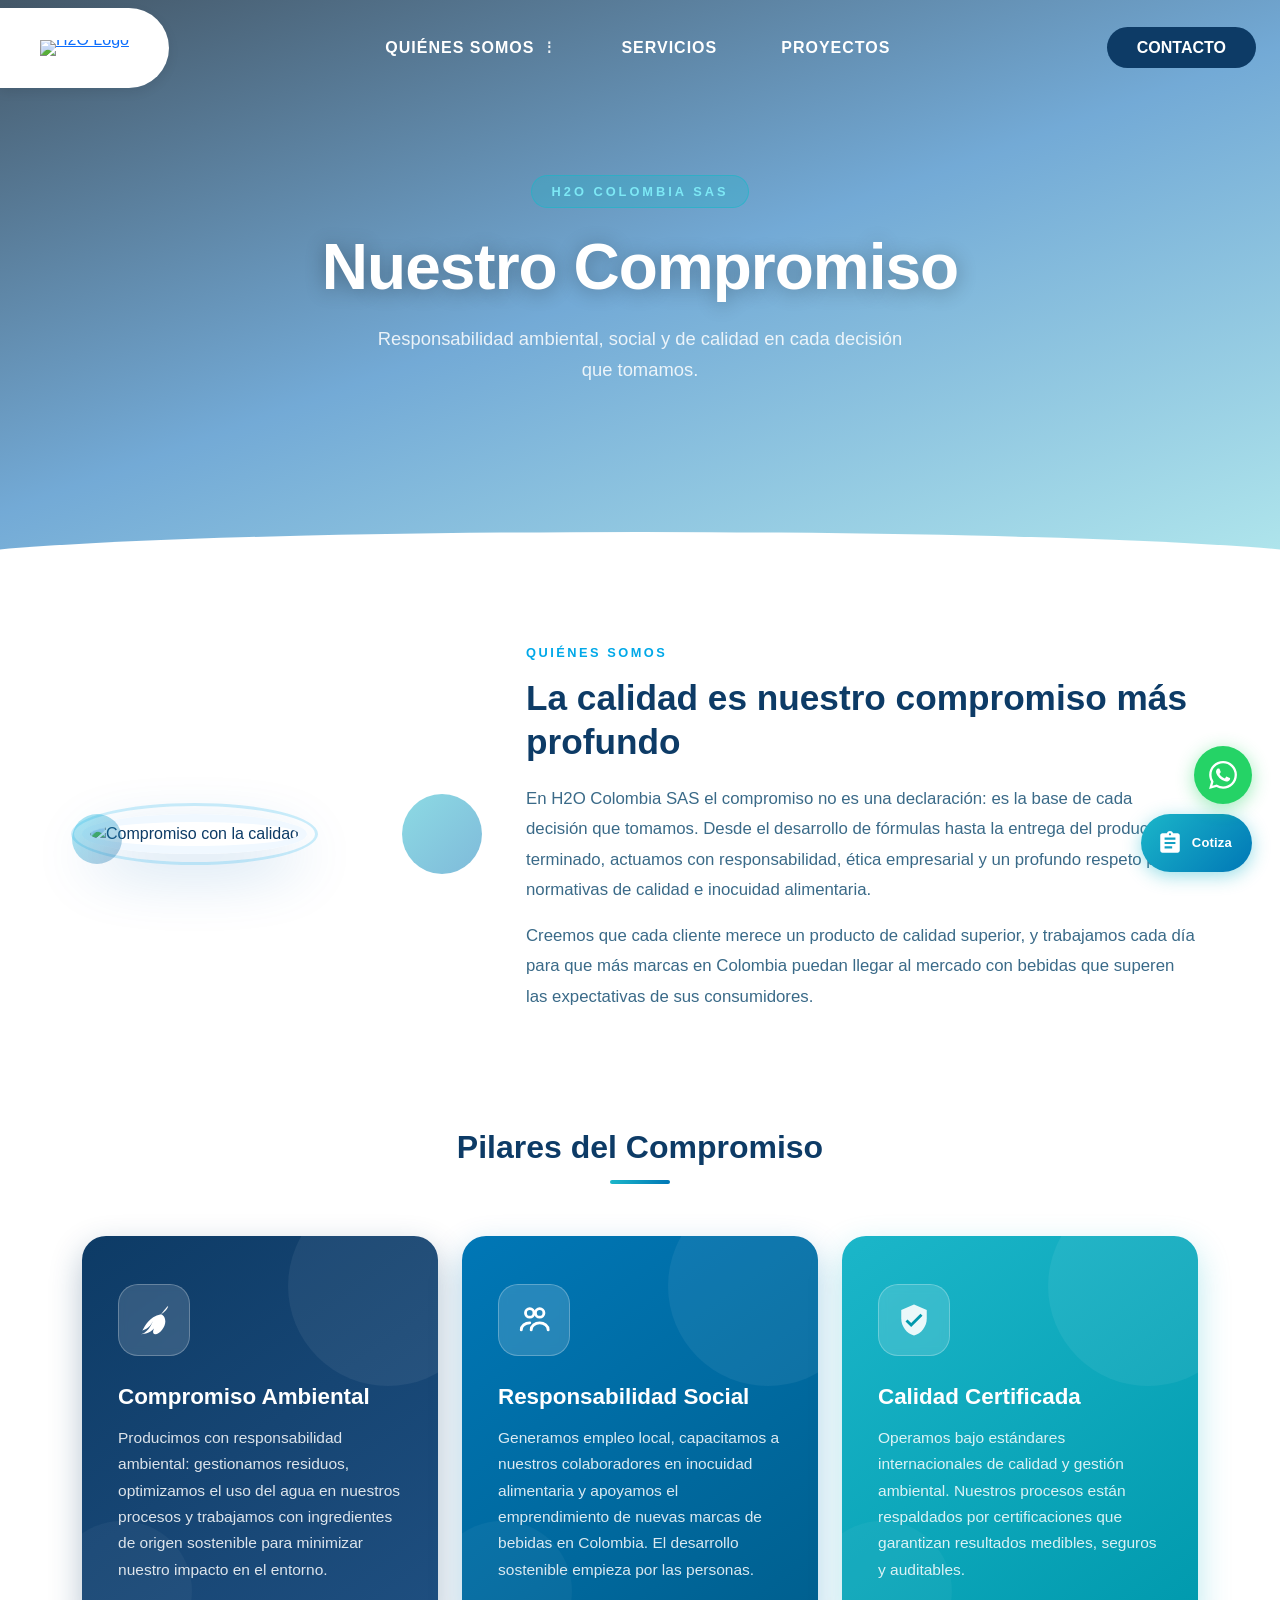
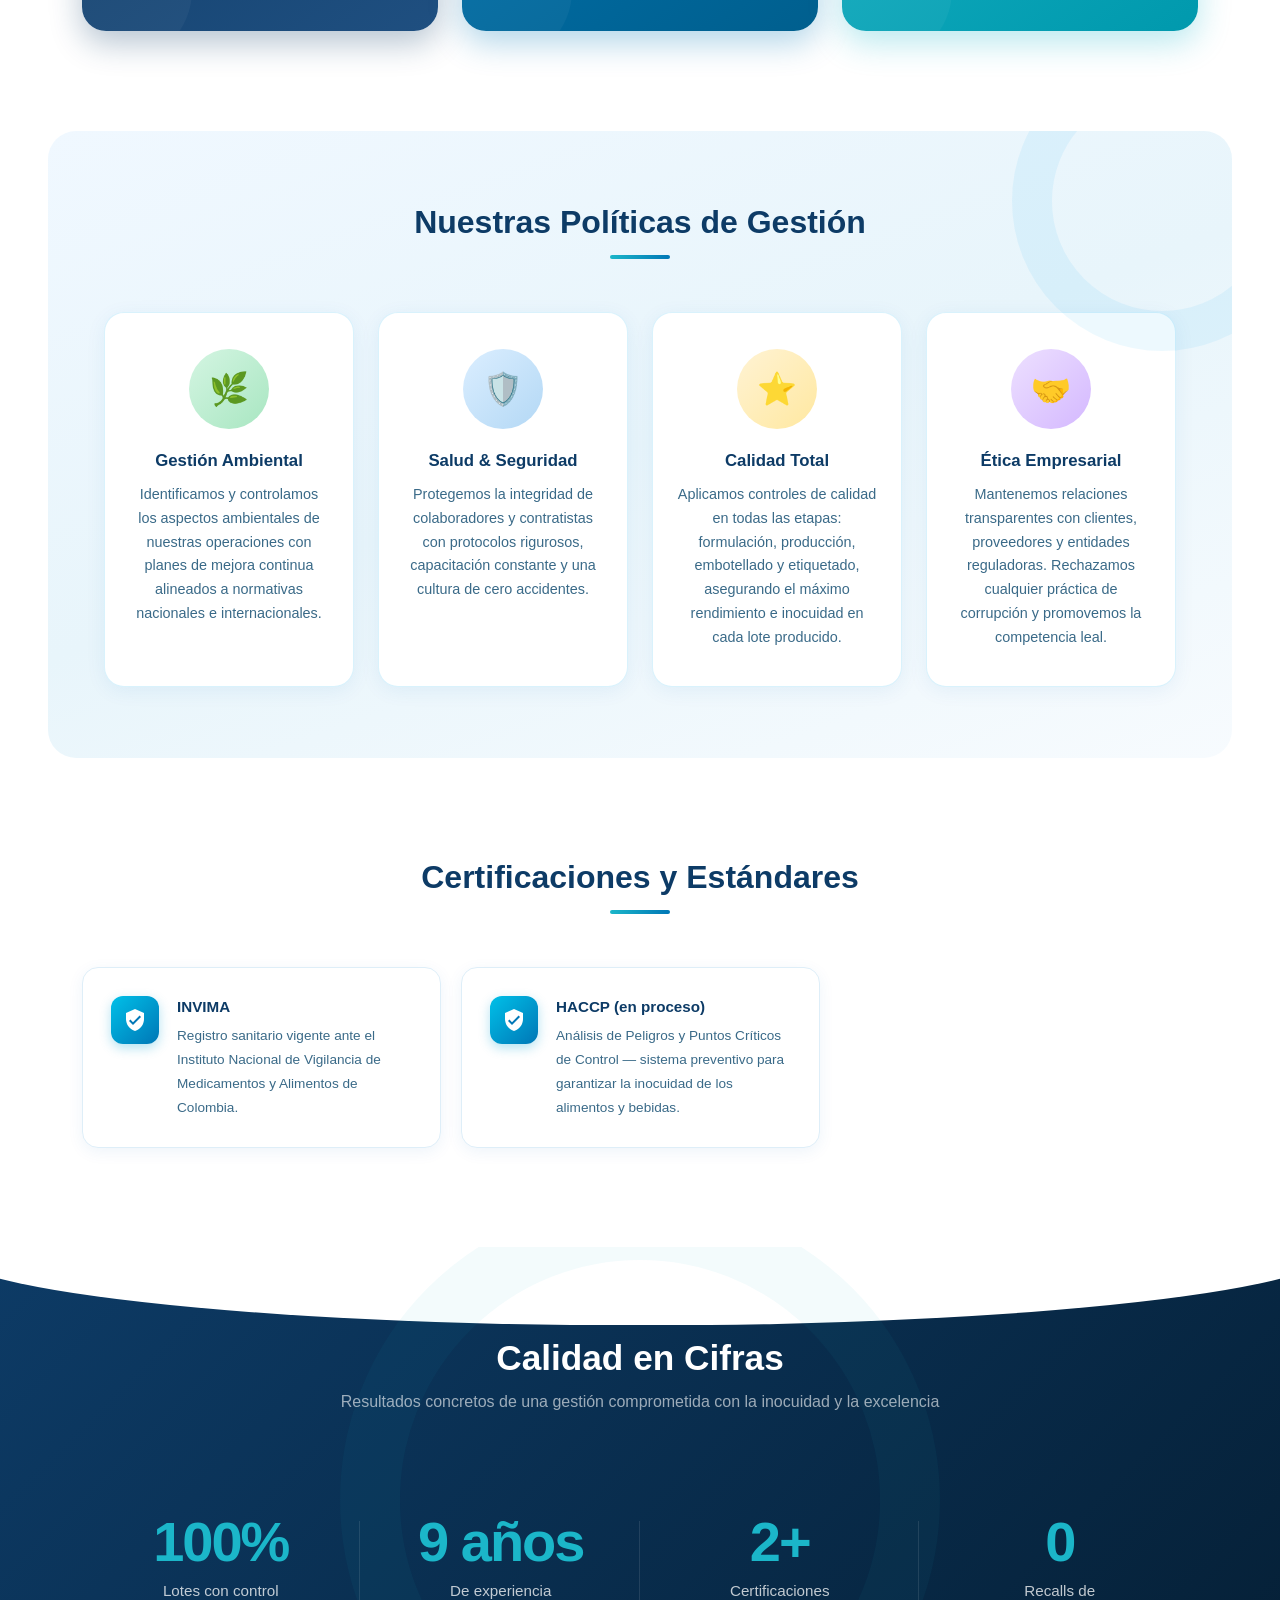
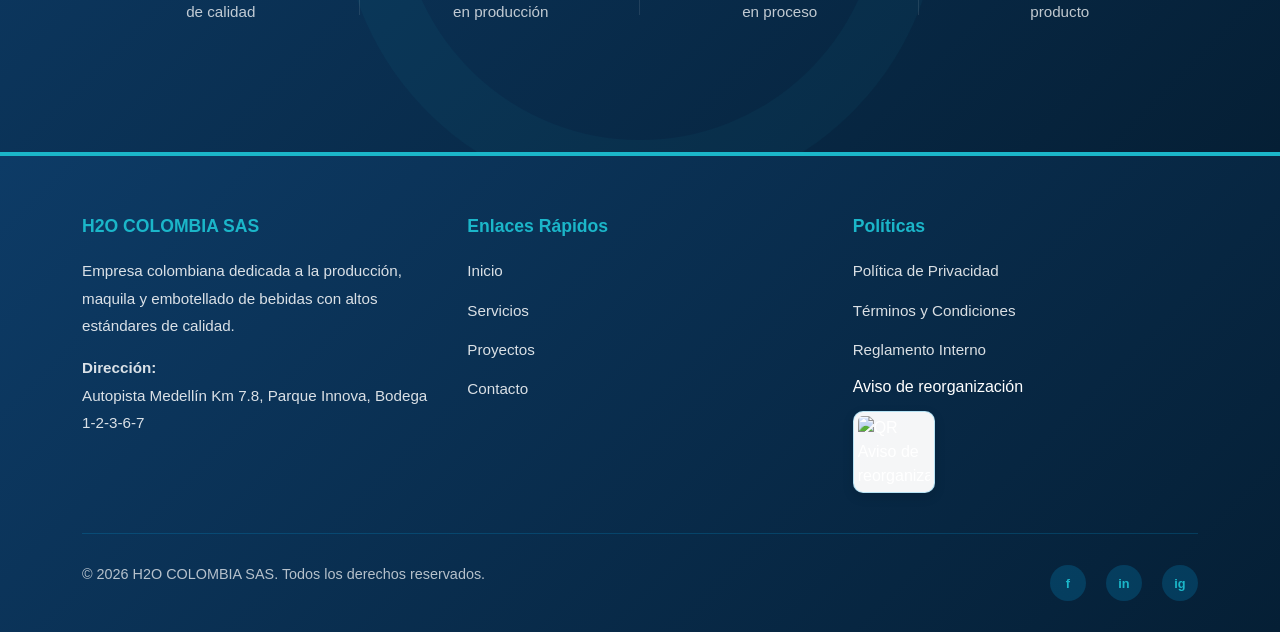
==== commit d07e8b8e: "RITAgregado" ====
--- a/compromiso/index.html
+++ b/compromiso/index.html
@@ -248,7 +248,7 @@
           <ul class="footer-links">
             <li><a href="#">Política de Privacidad</a></li>
             <li><a href="#">Términos y Condiciones</a></li>
-            <li>Reglamento Interno</li>
+            <li><a href="https://drive.google.com/file/d/17CDrxQ6ceZNWt4lfyrG2gvHgHr6epH1B/view?usp=drive_link" target="_blank" rel="noopener noreferrer">Reglamento Interno</a></li>
             <li>Aviso de reorganización</li>
           </ul>
           <div class="legal-qr-box">
